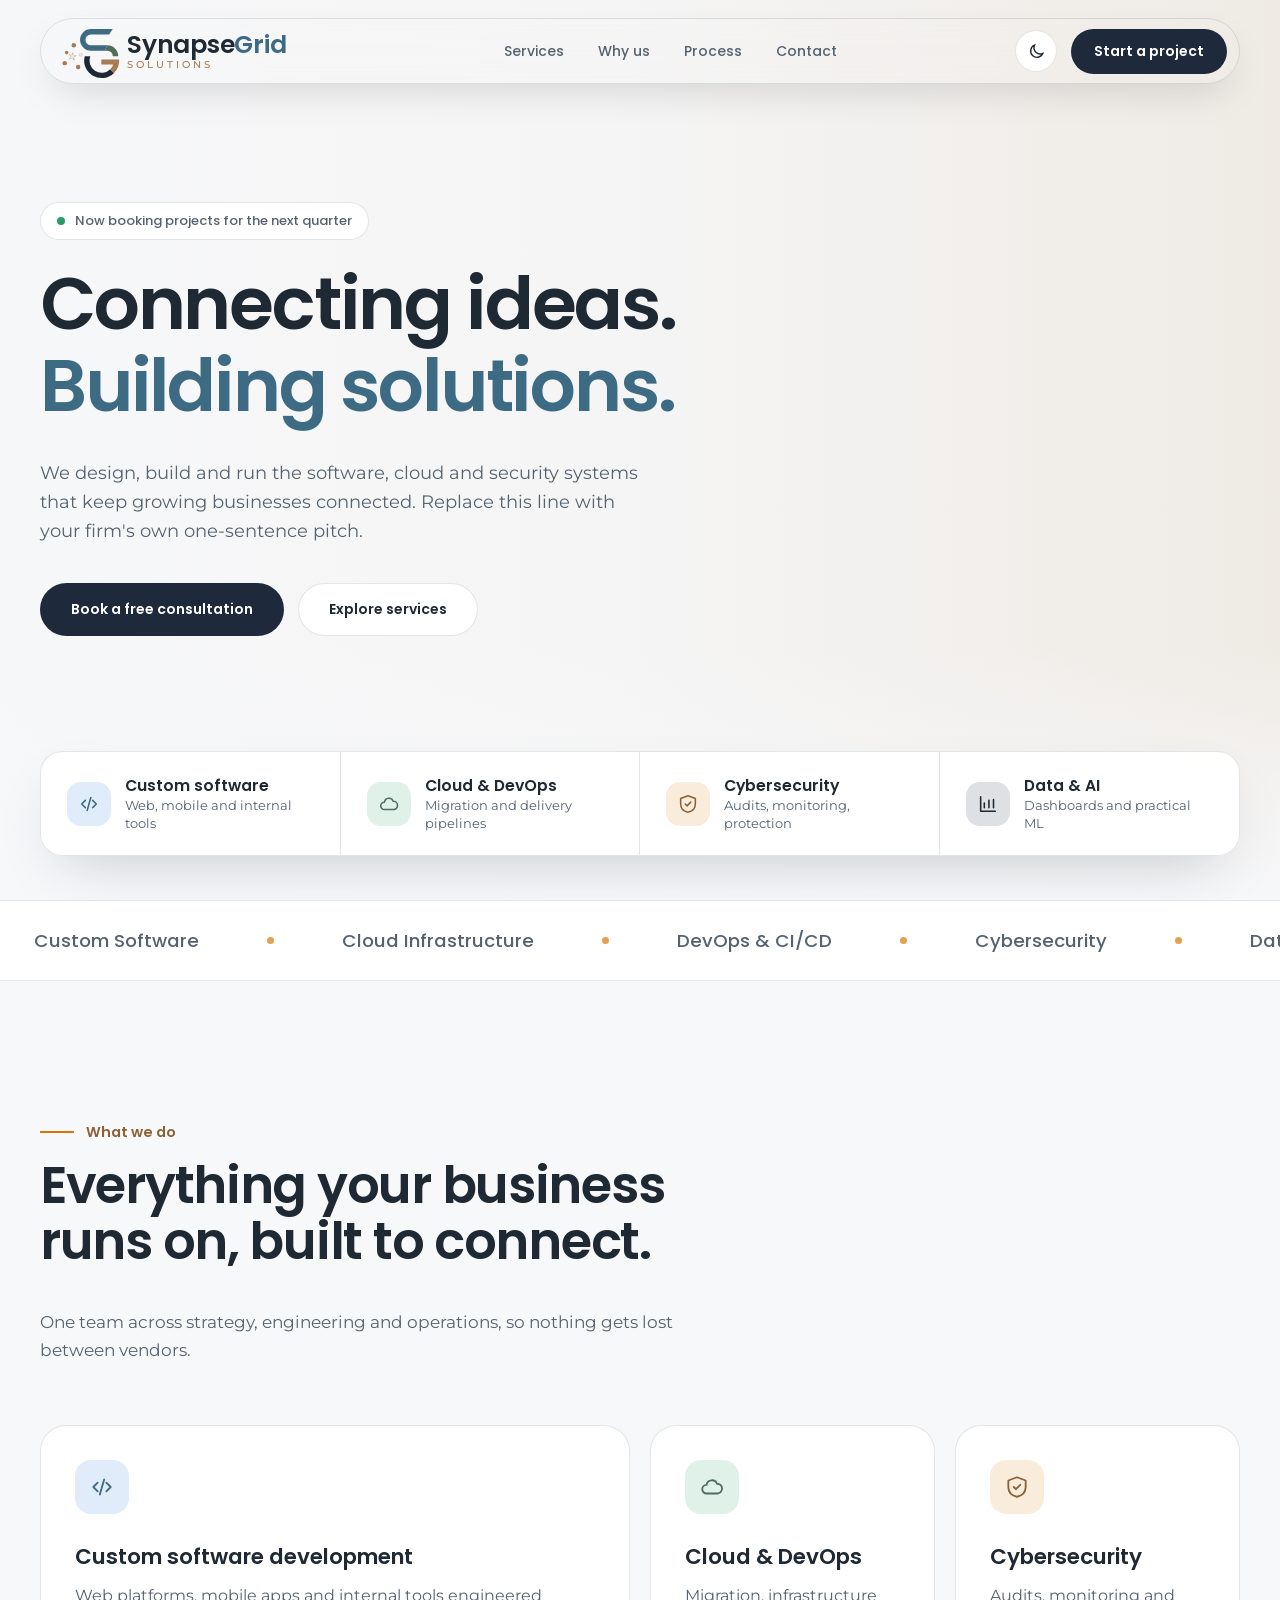
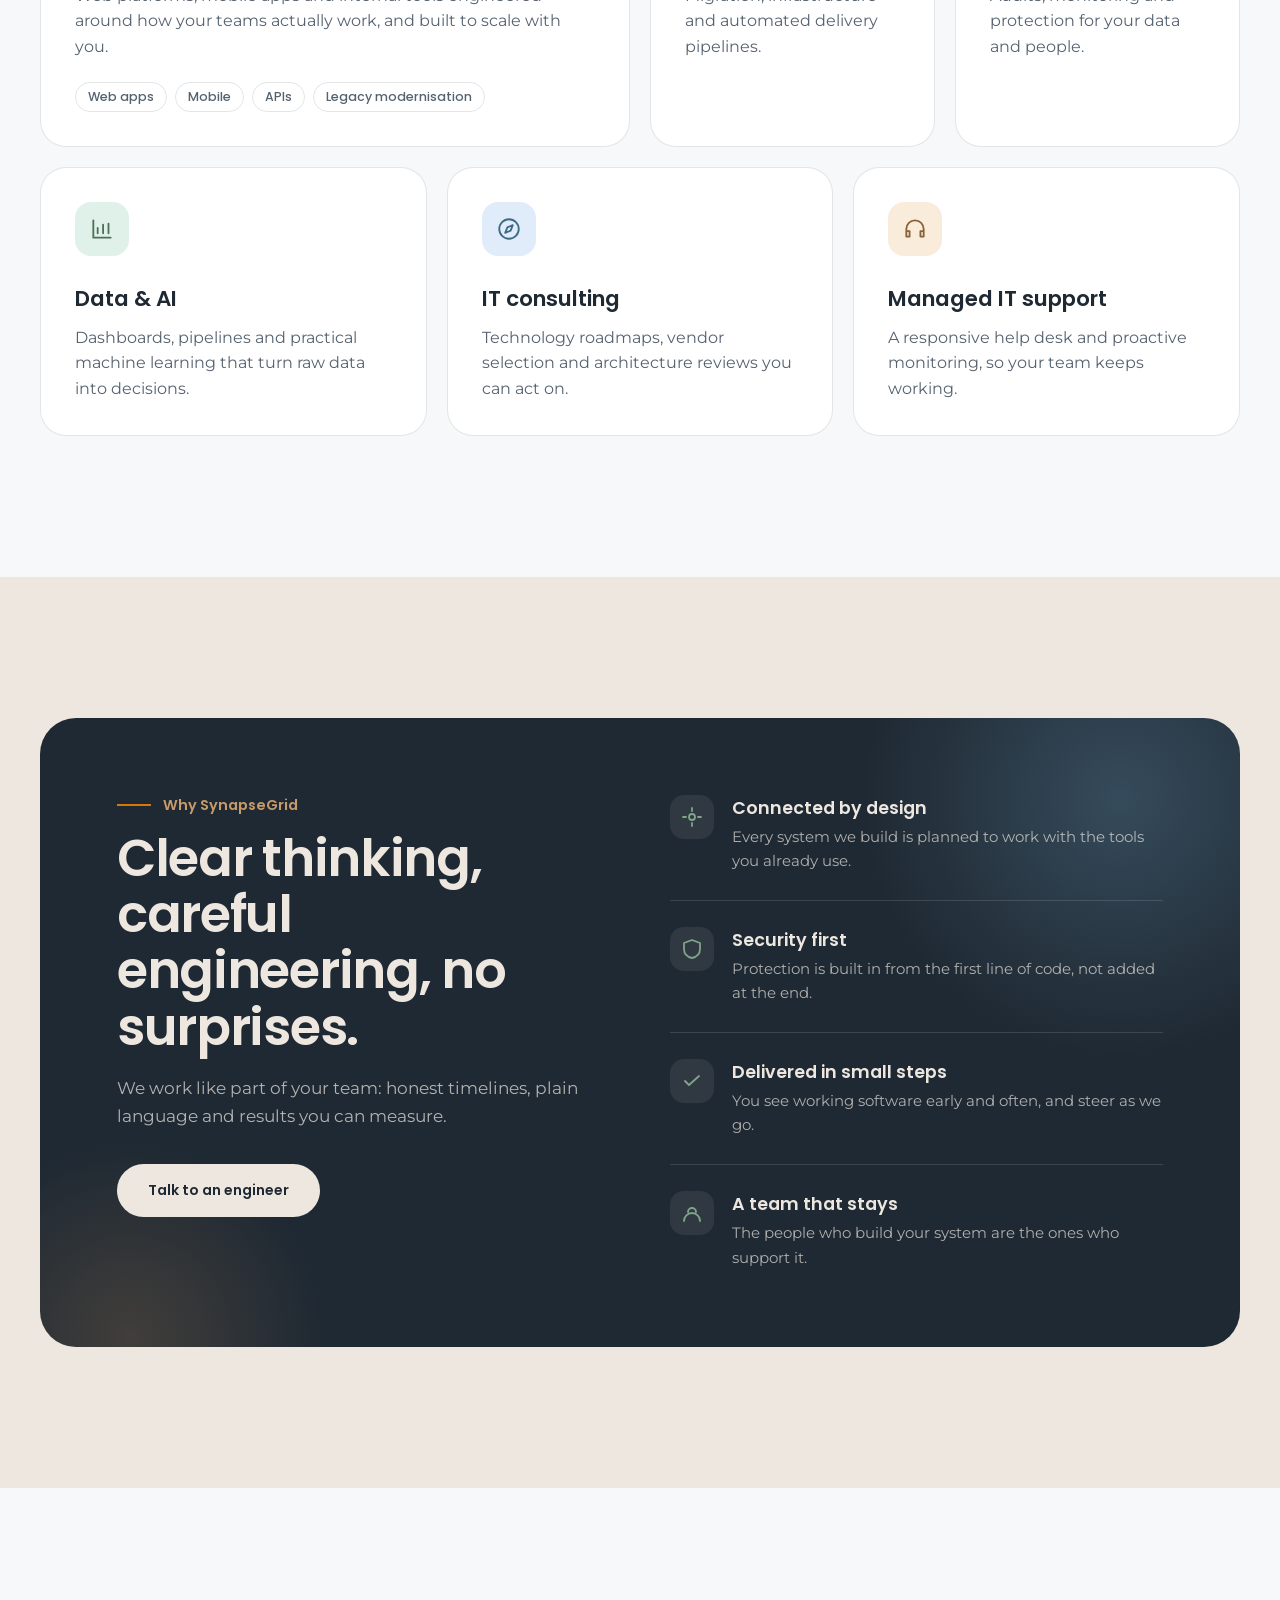
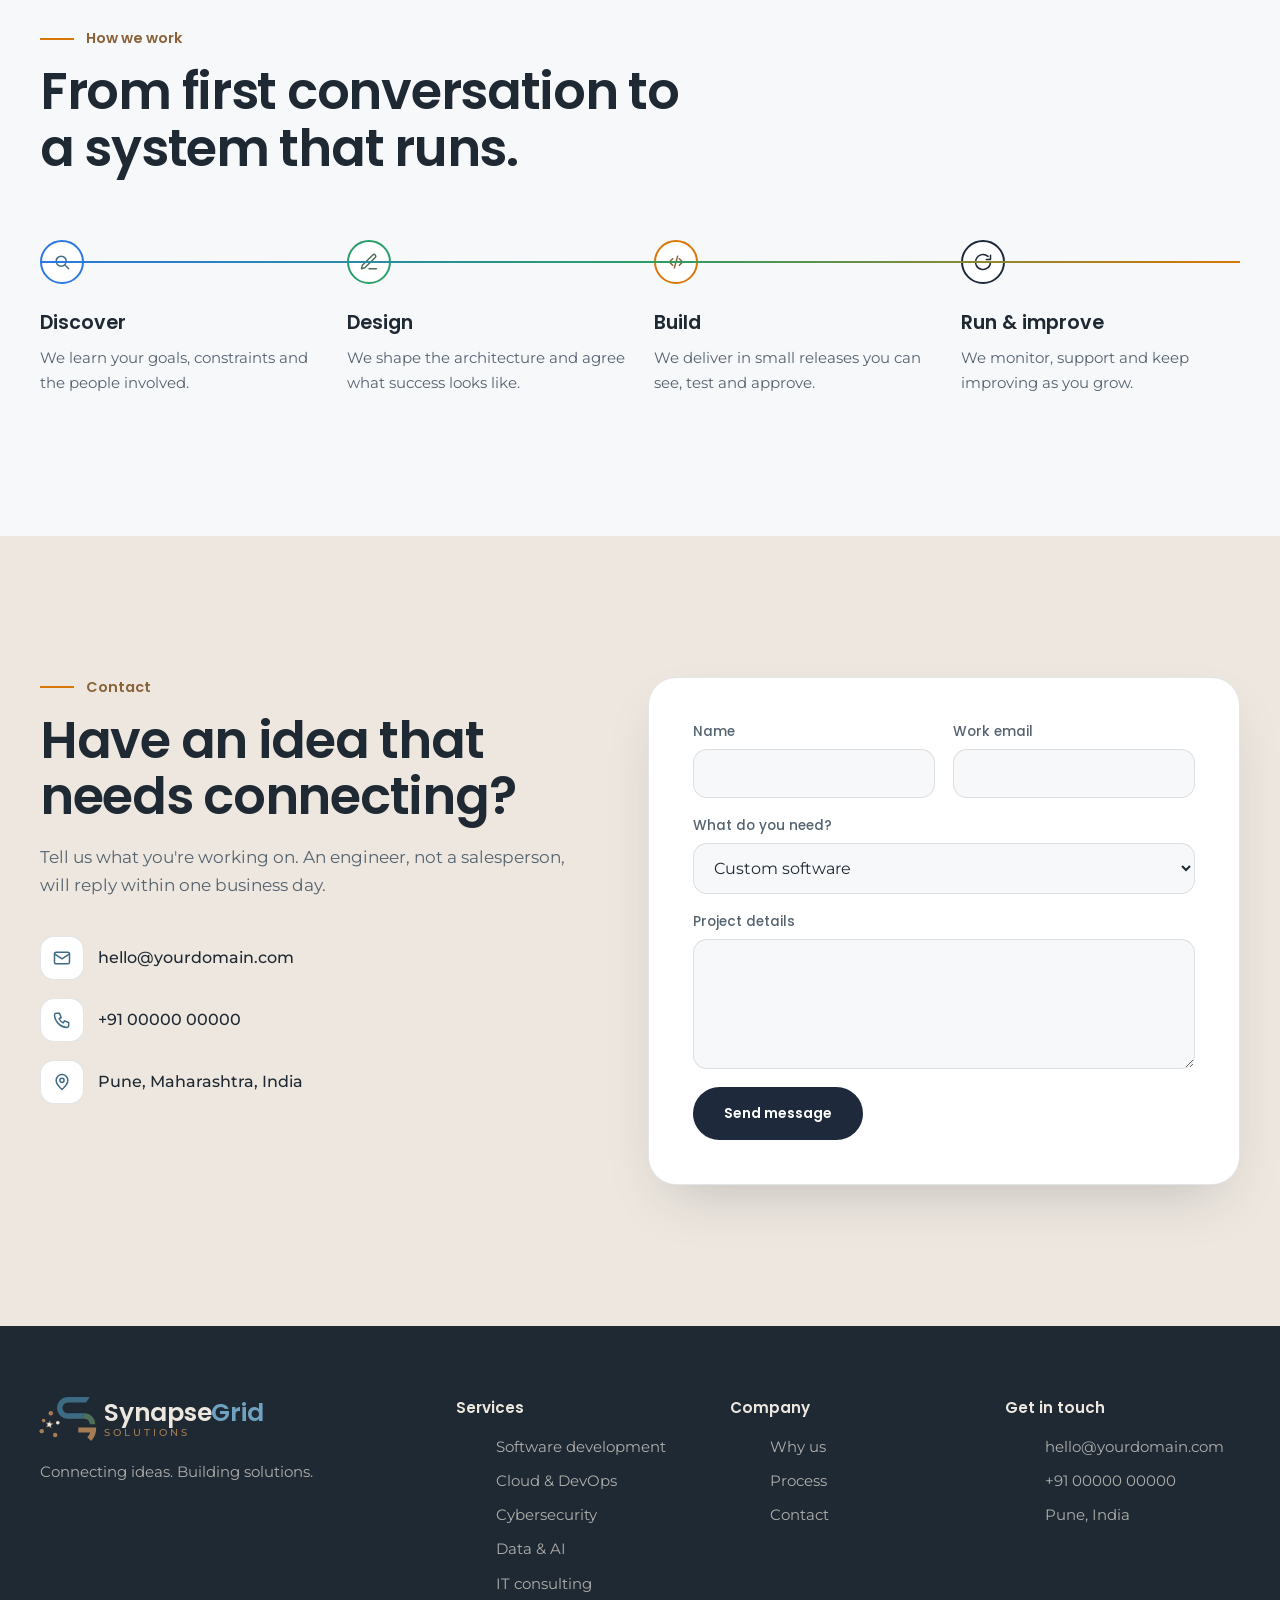
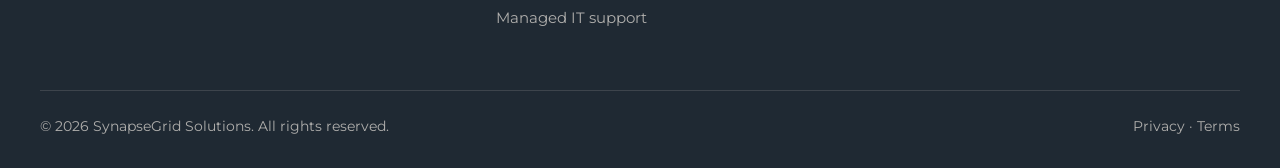
==== index.html @ 4ae605a7 "Add files via upload" ====
<!DOCTYPE html>
<html lang="en" data-theme="light">

<head>
    <meta charset="utf-8">
    <meta name="viewport" content="width=device-width, initial-scale=1">
    <title>SynapseGrid Solutions — Connecting ideas. Building solutions.</title>
    <link rel="icon" type="image/svg+xml" href="assets/synapsegrid-icon.svg">

    <script>
        try {
            if ('scrollRestoration' in history) history.scrollRestoration = 'manual';
            window.scrollTo(0, 0);
            var t = localStorage.getItem('sg_theme'); if (t) document.documentElement.dataset.theme = t;
            if (location.hash || sessionStorage.getItem('sg_intro') === '1' || localStorage.getItem('sg_intro') === '1') {
                document.addEventListener('DOMContentLoaded', function () {
                    document.body.classList.remove('locked');
                    document.body.classList.add('ready');
                });
            }
        } catch (e) { }
    </script>
    <link rel="preconnect" href="https://fonts.googleapis.com">
    <link rel="preconnect" href="https://fonts.gstatic.com" crossorigin>
    <link
        href="https://fonts.googleapis.com/css2?family=Montserrat:wght@400;500;600&family=Poppins:wght@400;500;600;700&display=swap"
        rel="stylesheet">
    <link rel="stylesheet" href="style.css">
</head>

<body class="locked">
    <div id="progress"></div>

    <div id="intro" aria-hidden="true">
        <div class="aurora"></div>
        <video id="introVideo" muted playsinline preload="auto"></video>
        <div id="scene">
            <div class="yr"><small id="yy"></small>
                <div id="yrbox"><span class="cur"></span></div>
            </div>
            <p class="yt" id="ytext"></p>
            <div class="vline" id="vline"><i class="mk"><svg viewBox="0 0 24 24">
                        <path d="M8 8l-4 4 4 4M16 8l4 4-4 4M14 5l-4 14" />
                    </svg><svg viewBox="0 0 24 24">
                        <path d="M7 18a4 4 0 010-8 5 5 0 019.6-1A4.5 4.5 0 0117 18z" />
                    </svg><svg viewBox="0 0 24 24">
                        <path d="M12 3l8 3v6c0 5-3.5 8-8 9-4.5-1-8-4-8-9V6z" />
                        <path d="M9 12l2 2 4-4" />
                    </svg><svg viewBox="0 0 24 24">
                        <rect x="7" y="7" width="10" height="10" rx="1.5" />
                        <path d="M10 3v4M14 3v4M10 17v4M14 17v4M3 10h4M3 14h4M17 10h4M17 14h4" />
                    </svg></i></div>
        </div>
    </div>
    <div class="tag" id="tag">CONNECTING IDEAS. BUILDING SOLUTIONS.</div>
    <button id="skip" type="button">Skip intro</button>
    <div id="flyLogo" class="lockup" aria-hidden="true"></div>

    <nav id="nav">
        <div class="wrap">
            <a href="#top" class="lockup hidden-brand" id="brand" aria-label="SynapseGrid Solutions home"></a>
            <ul id="menu">
                <li><a href="#services">Services</a></li>
                <li><a href="#why">Why us</a></li>
                <li><a href="#process">Process</a></li>
                <li><a href="#contact">Contact</a></li>
            </ul>
            <div class="nav-r">
                <button class="theme" id="theme" type="button" aria-label="Switch light or dark theme">
                    <svg class="i-moon" viewBox="0 0 24 24">
                        <path d="M20 14.5A8 8 0 019.5 4 8 8 0 1020 14.5z" />
                    </svg>
                    <svg class="i-sun" viewBox="0 0 24 24">
                        <circle cx="12" cy="12" r="4" />
                        <path
                            d="M12 2v2M12 20v2M4.9 4.9l1.4 1.4M17.7 17.7l1.4 1.4M2 12h2M20 12h2M4.9 19.1l1.4-1.4M17.7 6.3l1.4-1.4" />
                    </svg>
                </button>
                <a href="#contact" class="btn btn-primary">Start a project</a>
                <button class="burger" id="burger" aria-expanded="false" aria-controls="menu">Menu</button>
            </div>
        </div>
    </nav>

    <header class="hero" id="top">
        <!-- Clean Background Video (5-10s loop) - drop your video file at assets/hero.mp4 -->
        <video id="heroVideo" autoplay muted loop playsinline preload="auto">
            <source src="assets/174086-850404739.mp4" type="video/mp4">
        </video>
        <div class="wrap">
            <span class="pill rise" style="--d:.2s"><i></i>Now booking projects for the next quarter</span>
            <h1 id="h1"><span class="w" style="--i:0"><span>Connecting</span></span> <span class="w"
                    style="--i:1"><span>ideas.</span></span><br><span class="w g"
                    style="--i:2"><span>Building</span></span> <span class="w g"
                    style="--i:3"><span>solutions.</span></span></h1>
            <p class="sub rise" style="--d:.7s">We design, build and run the software, cloud and security systems that
                keep
                growing businesses connected. Replace this line with your firm's own one-sentence pitch.</p>
            <div class="actions rise" style="--d:.85s">
                <a href="#contact" class="btn btn-primary">Book a free consultation</a>
                <a href="#services" class="btn btn-ghost">Explore services</a>
            </div>
        </div>
        <div class="stats rise" style="--d:1.1s">
            <a class="qk" href="services/custom-software/"><svg viewBox="0 0 24 24">
                    <path d="M8 8l-4 4 4 4M16 8l4 4-4 4M14 5l-4 14" />
                </svg><b>Custom software</b><span>Web, mobile and internal tools</span></a>
            <a class="qk" href="services/cloud-devops/"><svg viewBox="0 0 24 24">
                    <path d="M7 18a4 4 0 010-8 5 5 0 019.6-1A4.5 4.5 0 0117 18z" />
                </svg><b>Cloud &amp; DevOps</b><span>Migration and delivery pipelines</span></a>
            <a class="qk" href="services/cybersecurity/"><svg viewBox="0 0 24 24">
                    <path d="M12 3l8 3v6c0 5-3.5 8-8 9-4.5-1-8-4-8-9V6z" />
                    <path d="M9 12l2 2 4-4" />
                </svg><b>Cybersecurity</b><span>Audits, monitoring, protection</span></a>
            <a class="qk" href="services/data-ai/"><svg viewBox="0 0 24 24">
                    <path d="M4 20V4M4 20h16M8 16v-5M13 16V8M18 16v-9" />
                </svg><b>Data &amp; AI</b><span>Dashboards and practical ML</span></a>
        </div>
    </header>

    <div class="marquee" aria-hidden="true">
        <div class="track" id="track"></div>
    </div>

    <section class="block" id="services">
        <div class="wrap">
            <div class="head rv">
                <div>
                    <div class="kicker">What we do</div>
                    <h2>Everything your business runs on, built to connect.</h2>
                </div>
                <p class="lead" style="margin:0">One team across strategy, engineering and operations, so nothing gets
                    lost
                    between vendors.</p>
            </div>
            <div class="bento">
                <a href="services/custom-software/" class="card s6 rv">
                    <div class="ico"><svg viewBox="0 0 24 24">
                            <path d="M8 8l-4 4 4 4M16 8l4 4-4 4M14 5l-4 14" />
                        </svg></div>
                    <h3>Custom software development</h3>
                    <p>Web platforms, mobile apps and internal tools engineered around how your teams actually work, and
                        built to
                        scale with you.</p>
                    <div class="tags"><em>Web apps</em><em>Mobile</em><em>APIs</em><em>Legacy modernisation</em></div>
                </a>
                <a href="services/cloud-devops/" class="card s3 rv">
                    <div class="ico"><svg viewBox="0 0 24 24">
                            <path d="M7 18a4 4 0 010-8 5 5 0 019.6-1A4.5 4.5 0 0117 18z" />
                        </svg></div>
                    <h3>Cloud &amp; DevOps</h3>
                    <p>Migration, infrastructure and automated delivery pipelines.</p>
                </a>
                <a href="services/cybersecurity/" class="card s3 rv">
                    <div class="ico"><svg viewBox="0 0 24 24">
                            <path d="M12 3l8 3v6c0 5-3.5 8-8 9-4.5-1-8-4-8-9V6z" />
                            <path d="M9 12l2 2 4-4" />
                        </svg></div>
                    <h3>Cybersecurity</h3>
                    <p>Audits, monitoring and protection for your data and people.</p>
                </a>
                <a href="services/data-ai/" class="card rv">
                    <div class="ico"><svg viewBox="0 0 24 24">
                            <path d="M4 20V4M4 20h16M8 16v-5M13 16V8M18 16v-9" />
                        </svg></div>
                    <h3>Data &amp; AI</h3>
                    <p>Dashboards, pipelines and practical machine learning that turn raw data into decisions.</p>
                </a>
                <a href="services/it-consulting/" class="card rv">
                    <div class="ico"><svg viewBox="0 0 24 24">
                            <circle cx="12" cy="12" r="9" />
                            <path d="M15.5 8.5l-2 5-5 2 2-5z" />
                        </svg></div>
                    <h3>IT consulting</h3>
                    <p>Technology roadmaps, vendor selection and architecture reviews you can act on.</p>
                </a>
                <a href="services/managed-it-support/" class="card rv">
                    <div class="ico"><svg viewBox="0 0 24 24">
                            <path d="M4 14v-2a8 8 0 0116 0v2M4 14h3v5H4zM17 14h3v5h-3z" />
                        </svg></div>
                    <h3>Managed IT support</h3>
                    <p>A responsive help desk and proactive monitoring, so your team keeps working.</p>
                </a>
            </div>
        </div>
    </section>

    <section class="block alt" id="why">
        <div class="wrap">
            <div class="dark-panel rv">
                <div>
                    <div class="kicker">Why SynapseGrid</div>
                    <h2>Clear thinking, careful engineering, no surprises.</h2>
                    <p class="lead">We work like part of your team: honest timelines, plain language and results you can
                        measure.
                    </p>
                    <div class="actions" style="margin-top:34px"><a href="#contact" class="btn"
                            style="background:#EDE7DF;color:#1F2933">Talk to an engineer</a></div>
                </div>
                <div class="why">
                    <div><svg viewBox="0 0 24 24">
                            <circle cx="12" cy="12" r="3" />
                            <path d="M12 3v3M12 18v3M3 12h3M18 12h3" />
                        </svg><span>
                            <h4>Connected by design</h4>
                            <p>Every system we build is planned to work with the tools you already use.</p>
                        </span></div>
                    <div><svg viewBox="0 0 24 24">
                            <path d="M12 3l8 3v6c0 5-3.5 8-8 9-4.5-1-8-4-8-9V6z" />
                        </svg><span>
                            <h4>Security first</h4>
                            <p>Protection is built in from the first line of code, not added at the end.</p>
                        </span></div>
                    <div><svg viewBox="0 0 24 24">
                            <path d="M5 12l4 4L19 7" />
                        </svg><span>
                            <h4>Delivered in small steps</h4>
                            <p>You see working software early and often, and steer as we go.</p>
                        </span></div>
                    <div><svg viewBox="0 0 24 24">
                            <path d="M16 11a4 4 0 10-8 0M4 20a8 8 0 0116 0" />
                        </svg><span>
                            <h4>A team that stays</h4>
                            <p>The people who build your system are the ones who support it.</p>
                        </span></div>
                </div>
            </div>
        </div>
    </section>

    <section class="block" id="process">
        <div class="wrap">
            <div class="kicker rv">How we work</div>
            <h2 class="rv">From first conversation to a system that runs.</h2>
            <div class="steps rv" id="steps">
                <div class="step"><b><svg viewBox="0 0 24 24">
                            <circle cx="11" cy="11" r="6" />
                            <path d="M20 20l-4.5-4.5" />
                        </svg></b>
                    <h3>Discover</h3>
                    <p>We learn your goals, constraints and the people involved.</p>
                </div>
                <div class="step"><b><svg viewBox="0 0 24 24">
                            <path d="M12 20h9M16.5 3.5a2.1 2.1 0 013 3L7 19l-4 1 1-4z" />
                        </svg></b>
                    <h3>Design</h3>
                    <p>We shape the architecture and agree what success looks like.</p>
                </div>
                <div class="step"><b><svg viewBox="0 0 24 24">
                            <path d="M8 8l-4 4 4 4M16 8l4 4-4 4M14 5l-4 14" />
                        </svg></b>
                    <h3>Build</h3>
                    <p>We deliver in small releases you can see, test and approve.</p>
                </div>
                <div class="step"><b><svg viewBox="0 0 24 24">
                            <path d="M21 12a9 9 0 11-3-6.7M21 4v5h-5" />
                        </svg></b>
                    <h3>Run &amp; improve</h3>
                    <p>We monitor, support and keep improving as you grow.</p>
                </div>
            </div>
        </div>
    </section>

    <section class="block alt" id="contact">
        <div class="wrap contact">
            <div class="rv">
                <div class="kicker">Contact</div>
                <h2>Have an idea that needs connecting?</h2>
                <p class="lead">Tell us what you're working on. An engineer, not a salesperson, will reply within one
                    business
                    day.</p>
                <div class="info">
                    <a href="mailto:hello@yourdomain.com"><svg viewBox="0 0 24 24">
                            <rect x="3" y="5" width="18" height="14" rx="2" />
                            <path d="M3 7l9 6 9-6" />
                        </svg>hello@yourdomain.com</a>
                    <a href="tel:+910000000000"><svg viewBox="0 0 24 24">
                            <path
                                d="M5 4h4l2 5-2.5 1.5a11 11 0 005 5L15 13l5 2v4a2 2 0 01-2 2A16 16 0 013 6a2 2 0 012-2z" />
                        </svg>+91 00000 00000</a>
                    <span><svg viewBox="0 0 24 24">
                            <path d="M12 21s7-6 7-11a7 7 0 10-14 0c0 5 7 11 7 11z" />
                            <circle cx="12" cy="10" r="2.5" />
                        </svg>Pune, Maharashtra, India</span>
                </div>
            </div>
            <form id="form" class="rv">
                <label>Name<input name="name" required autocomplete="name"></label>
                <label>Work email<input type="email" name="email" required autocomplete="email"></label>
                <label class="full">What do you need?<select name="topic">
                        <option>Custom software</option>
                        <option>Cloud &amp; DevOps</option>
                        <option>Cybersecurity</option>
                        <option>Data &amp; AI</option>
                        <option>IT consulting</option>
                        <option>Managed IT support</option>
                    </select></label>
                <label class="full">Project details<textarea name="msg" required></textarea></label>
                <div class="full actions" style="align-items:center"><button class="btn btn-primary" type="submit">Send
                        message</button><span id="fmsg" role="status"></span></div>
            </form>
        </div>
    </section>

    <footer>
        <div class="wrap">
            <div class="fgrid">
                <div>
                    <div class="lockup" id="flogo"></div>
                    <p>Connecting ideas. Building solutions.</p>
                </div>
                <div>
                    <h5>Services</h5>
                    <ul>
                        <li><a href="services/custom-software/">Software development</a></li>
                        <li><a href="services/cloud-devops/">Cloud &amp; DevOps</a></li>
                        <li><a href="services/cybersecurity/">Cybersecurity</a></li>
                        <li><a href="services/data-ai/">Data &amp; AI</a></li>
                        <li><a href="services/it-consulting/">IT consulting</a></li>
                        <li><a href="services/managed-it-support/">Managed IT support</a></li>
                    </ul>
                </div>
                <div>
                    <h5>Company</h5>
                    <ul>
                        <li><a href="#why">Why us</a></li>
                        <li><a href="#process">Process</a></li>
                        <li><a href="#contact">Contact</a></li>
                    </ul>
                </div>
                <div>
                    <h5>Get in touch</h5>
                    <ul>
                        <li>hello@yourdomain.com</li>
                        <li>+91 00000 00000</li>
                        <li>Pune, India</li>
                    </ul>
                </div>
            </div>
            <div class="legal"><span>© <span id="yr"></span> SynapseGrid Solutions. All rights
                    reserved.</span><span>Privacy ·
                    Terms</span></div>
        </div>
    </footer>
    <script src="script.js" defer></script>
</body>

</html>
---- style.css ----
:root {
            --blue: #2B78E4;
            --green: #289E68;
            --brown: #D97706;
            --ink: #1E293B;
            --beige: #F5EFEB;
            --head: 'Poppins', system-ui, sans-serif;
            --body: 'Montserrat', system-ui, sans-serif;
            --nav-h: 78px
        }

        [data-theme=light] {
            --bg: #F7F8FA;
            --surface: #fff;
            --alt: #EDE7DF;
            --text: #1F2933;
            --muted: #556270;
            --line: rgba(31, 41, 51, .12);
            --bt: #3E6B84;
            --gt: #4F6F5A;
            --rt: #8A6238;
            --l-dark: #1F2933;
            --l-blue: #3E6B84;
            --l-green: #4F6F5A;
            --l-brown: #A67C52;
            --wash: linear-gradient(90deg, rgba(247, 248, 250, .97) 0%, rgba(247, 248, 250, .82) 48%, rgba(247, 248, 250, .2) 100%), linear-gradient(0deg, rgba(247, 248, 250, 1) 0%, transparent 28%);
            --intro-bg: radial-gradient(circle at 50% 45%, #fff 0%, #EDE7DF 100%);
            --shadow: 0 24px 60px -24px rgba(31, 41, 51, .25);
            --net: 62, 107, 132
        }

        [data-theme=dark] {
            --bg: #121920;
            --surface: #1b252e;
            --alt: #172028;
            --text: #EDE7DF;
            --muted: rgba(237, 231, 223, .7);
            --line: rgba(237, 231, 223, .14);
            --bt: #6FA2C2;
            --gt: #7FA48B;
            --rt: #C79A6B;
            --l-dark: #EDE7DF;
            --l-blue: #6FA2C2;
            --l-green: #7FA48B;
            --l-brown: #A67C52;
            --wash: linear-gradient(90deg, rgba(18, 25, 32, .92) 0%, rgba(18, 25, 32, .6) 55%, rgba(18, 25, 32, .25) 100%), linear-gradient(0deg, rgba(18, 25, 32, 1) 0%, transparent 28%);
            --intro-bg: radial-gradient(circle at 50% 45%, #1d2832 0%, #10161c 75%);
            --shadow: 0 24px 60px -24px rgba(0, 0, 0, .6);
            --net: 111, 162, 194
        }

        * {
            box-sizing: border-box;
            margin: 0
        }

        html {
      scroll-behavior: smooth;
      scroll-padding-top: var(--nav-h);
      overflow-y: scroll;
    }

        body {
            font-family: var(--body);
            background: var(--bg);
            color: var(--text);
            line-height: 1.65;
            -webkit-font-smoothing: antialiased;
            transition: background .4s, color .4s
        }

        body.locked {
            overflow: hidden
        }

        a {
            color: inherit;
            text-decoration: none
        }

        :focus-visible {
            outline: 2px solid var(--brown);
            outline-offset: 3px
        }

        .wrap {
            width: min(1200px, 100% - 48px);
            margin-inline: auto
        }

        #progress {
            position: fixed;
            top: 0;
            left: 0;
            height: 3px;
            width: 0;
            z-index: 120;
            background: linear-gradient(90deg, var(--blue), var(--green), var(--brown))
        }

        /* logo */
        .lockup {
            display: flex;
            align-items: center;
            gap: 7px;
            white-space: nowrap
        }

        .lockup svg {
            height: 46px;
            width: auto;
            overflow: visible
        }

        .lockup .word {
            display: block;
            font: 600 25px/1 var(--head);
            letter-spacing: -.01em;
            color: var(--l-dark)
        }

        .lockup .word b {
            font-weight: 600;
            color: var(--l-blue)
        }

        .lockup .sub {
            display: block;
            margin-top: 3px;
            font: 500 9.5px/1 var(--body);
            letter-spacing: .32em;
            color: var(--l-brown)
        }

        .c-blue {
            fill: var(--l-blue)
        }

        .c-green {
            fill: var(--l-green)
        }

        .c-dark {
            fill: var(--l-dark)
        }

        .c-brown {
            fill: var(--l-brown)
        }

        .c-line {
            stroke: var(--l-brown)
        }

        .c-hub {
            fill: #EDE7DF;
            stroke: var(--l-brown);
            stroke-opacity: .7;
            stroke-width: 3
        }

        /* nav - floating pill capsule */
        nav {
            position: fixed;
            top: 18px;
            left: 50%;
            transform: translateX(-50%);
            width: min(1200px, calc(100% - 40px));
            height: 66px;
            z-index: 50;
            display: flex;
            align-items: center;
            padding: 0 12px 0 22px;
            border-radius: 9999px;
            background: color-mix(in srgb, var(--surface) 0%, transparent);
            backdrop-filter: blur(24px);
            -webkit-backdrop-filter: blur(24px);
            border: 1px solid var(--line);
            box-shadow: 0 16px 40px -12px rgba(0, 0, 0, .15);
            transition: background .4s, box-shadow .4s, border-color .4s, top .3s
        }

        nav.solid {
            background: var(--surface);
            box-shadow: 0 20px 48px -10px rgba(0, 0, 0, .22);
            border-color: color-mix(in srgb, var(--line) 160%, transparent)
        }

        nav .wrap {
            width: 100%;
            margin: 0;
            display: flex;
            align-items: center;
            justify-content: space-between;
            gap: 20px
        }

        nav ul {
            display: flex;
            gap: 34px;
            list-style: none;
            font: 500 14px var(--head)
        }

        nav ul a {
            color: var(--muted);
            transition: color .2s;
            position: relative
        }

        nav ul a:hover {
            color: var(--text)
        }

        nav ul a::after {
            content: "";
            position: absolute;
            left: 0;
            bottom: -6px;
            height: 2px;
            width: 0;
            background: var(--brown);
            transition: width .3s
        }

        nav ul a:hover::after {
            width: 100%
        }

        .nav-r {
            display: flex;
            align-items: center;
            gap: 14px
        }

        .theme {
            width: 42px;
            height: 42px;
            border-radius: 50%;
            border: 1px solid var(--line);
            background: var(--surface);
            color: var(--text);
            cursor: pointer;
            display: grid;
            place-items: center;
            transition: transform .3s
        }

        .theme:hover {
            transform: rotate(25deg)
        }

        .theme svg {
            width: 19px;
            height: 19px;
            fill: none;
            stroke: currentColor;
            stroke-width: 1.8;
            stroke-linecap: round
        }

        [data-theme=light] .i-sun {
            display: none
        }

        [data-theme=dark] .i-moon {
            display: none
        }

        .btn {
            display: inline-block;
            padding: 15px 30px;
            border-radius: 999px;
            font: 600 14px var(--head);
            border: 1.5px solid transparent;
            cursor: pointer;
            transition: transform .25s, background .25s, box-shadow .25s
        }

        .btn-primary {
            background: var(--ink);
            color: #fff
        }

        [data-theme=dark] .btn-primary {
            background: var(--brown)
        }

        .btn-primary:hover {
            transform: translateY(-3px);
            box-shadow: 0 14px 28px -10px rgba(31, 41, 51, .5);
            background: var(--blue)
        }

        .btn-ghost {
            border-color: var(--line);
            background: var(--surface)
        }

        .btn-ghost:hover {
            border-color: var(--text);
            transform: translateY(-3px)
        }

        nav .btn {
            padding: 11px 22px
        }

        .hidden-brand {
            visibility: hidden
        }

        .burger {
            display: none;
            background: none;
            border: 0;
            color: inherit;
            font: 600 14px var(--head);
            cursor: pointer
        }

        /* hero */
        .hero {
            position: relative;
            min-height: 100svh;
            display: flex;
            align-items: center;
            overflow: hidden;
            background: var(--alt)
        }

        .hero video {
            position: absolute;
            inset: 0;
            width: 100%;
            height: 100%;
            object-fit: cover;
            z-index: 0
        }

        .hero::after {
            content: "";
            position: absolute;
            inset: 0;
            background: var(--wash);
            pointer-events: none;
            z-index: 1
        }

        .hero .wrap {
            position: relative;
            z-index: 2;
            padding: calc(var(--nav-h) + 30px) 0 170px
        }

        .pill {
            display: inline-flex;
            align-items: center;
            gap: 10px;
            padding: 8px 16px;
            border: 1px solid var(--line);
            border-radius: 999px;
            background: color-mix(in srgb, var(--surface) 92%, transparent);
            backdrop-filter: blur(8px);
            font: 500 13px var(--head);
            color: var(--muted)
        }

        .pill i {
            width: 8px;
            height: 8px;
            border-radius: 50%;
            background: var(--green);
            box-shadow: 0 0 0 0 rgba(79, 111, 90, .6);
            animation: pulse 2s infinite
        }

        @keyframes pulse {
            70% {
                box-shadow: 0 0 0 10px rgba(79, 111, 90, 0)
            }

            100% {
                box-shadow: 0 0 0 0 rgba(79, 111, 90, 0)
            }
        }

        .hero h1 {
            font: 600 clamp(2.5rem, 5.7vw, 5.1rem)/1.05 var(--head);
            letter-spacing: -.03em;
            max-width: none;
            margin: 26px 0 0
        }

        .hero h1 .w {
            display: inline-block;
            overflow: hidden;
            vertical-align: top;
            padding-bottom: .2em;
            margin-bottom: -.12em
        }

        .hero h1 .w span {
            display: inline-block;
            transform: translateY(110%);
            padding-bottom: .2em;
            margin-bottom: -.2em
        }

        .hero h1 .g span {
            color: var(--l-blue);
            background: none;
            -webkit-background-clip: unset;
            background-clip: unset
        }

        .ready .hero h1 .w span {
            transform: none;
            transition: transform 1s cubic-bezier(.2, .8, .2, 1);
            transition-delay: calc(var(--i)*.09s + .1s)
        }

        .hero p.sub {
            max-width: 50ch;
            margin: 28px 0 38px;
            font-size: 1.1rem;
            color: var(--muted)
        }

        .rise {
            opacity: 0;
            transform: translateY(24px)
        }

        .ready .rise {
            opacity: 1;
            transform: none;
            transition: opacity .9s ease, transform .9s cubic-bezier(.2, .7, .2, 1);
            transition-delay: var(--d, .6s)
        }

        .actions {
            display: flex;
            gap: 14px;
            flex-wrap: wrap
        }

        .stats {
            position: absolute;
            z-index: 3;
            left: 0;
            right: 0;
            margin-inline: auto;
            bottom: 44px;
            width: min(1200px, 100% - 48px);
            display: grid;
            grid-template-columns: repeat(4, 1fr);
            background: color-mix(in srgb, var(--surface) 94%, transparent);
            backdrop-filter: blur(18px);
            border: 1px solid var(--line);
            border-radius: 22px;
            box-shadow: var(--shadow)
        }

        .ch {
            display: inline-block;
            font-style: normal
        }

        .stats {
            overflow: hidden
        }

        .qk {
            display: grid;
            grid-template-columns: 44px 1fr;
            column-gap: 14px;
            align-items: center;
            padding: 22px 26px;
            border-right: 1px solid var(--line);
            transition: background .25s;
            --c: var(--blue);
            --ct: var(--bt)
        }

        .qk:last-child {
            border: 0
        }

        .qk:hover {
            background: color-mix(in srgb, var(--c) 8%, transparent)
        }

        .qk:nth-child(2) {
            --c: var(--green);
            --ct: var(--gt)
        }

        .qk:nth-child(3) {
            --c: var(--brown);
            --ct: var(--rt)
        }

        .qk:nth-child(4) {
            --c: var(--ink);
            --ct: var(--text)
        }

        .qk svg {
            grid-row: 1/3;
            width: 44px;
            height: 44px;
            padding: 11px;
            border-radius: 14px;
            background: color-mix(in srgb, var(--c) 14%, transparent);
            color: var(--ct);
            fill: none;
            stroke: currentColor;
            stroke-width: 1.7;
            stroke-linecap: round;
            stroke-linejoin: round
        }

        .qk b {
            font: 600 .98rem var(--head)
        }

        .qk span {
            font-size: .8rem;
            color: var(--muted);
            line-height: 1.4
        }

        .step b svg {
            width: 20px;
            height: 20px;
            fill: none;
            stroke: currentColor;
            stroke-width: 1.8;
            stroke-linecap: round;
            stroke-linejoin: round
        }

        /* sections */
        section.block {
            padding: clamp(80px, 11vw, 150px) 0
        }

        .kicker {
            font: 600 .9rem var(--head);
            color: var(--rt);
            margin-bottom: 14px;
            display: flex;
            align-items: center;
            gap: 12px
        }

        .kicker::before {
            content: "";
            width: 34px;
            height: 2px;
            background: var(--brown)
        }

        h2 {
            font: 600 clamp(2rem, 4vw, 3.2rem)/1.1 var(--head);
            letter-spacing: -.025em;
            max-width: 19ch
        }

        .lead {
            max-width: 58ch;
            margin-top: 20px;
            color: var(--muted);
            font-size: 1.05rem
        }

        .head {
            display: flex;
            justify-content: space-between;
            align-items: flex-end;
            gap: 40px;
            flex-wrap: wrap
        }

        .marquee {
            border-block: 1px solid var(--line);
            background: var(--surface);
            overflow: hidden;
            padding: 26px 0
        }

        .track {
            display: flex;
            width: max-content;
            animation: scroll 40s linear infinite
        }

        .track span {
            font: 500 1.15rem var(--head);
            color: var(--muted);
            padding: 0 34px;
            display: flex;
            align-items: center;
            gap: 68px
        }

        .track span::after {
            content: "";
            width: 7px;
            height: 7px;
            border-radius: 50%;
            background: var(--brown);
            opacity: .7
        }

        .marquee:hover .track {
            animation-play-state: paused
        }

        @keyframes scroll {
            to {
                transform: translateX(-50%)
            }
        }

        .bento {
            display: grid;
            grid-template-columns: repeat(12, 1fr);
            gap: 20px;
            margin-top: 60px
        }

        .card {
            --a: var(--blue);
            --at: var(--bt);
            position: relative;
            grid-column: span 4;
            padding: 34px;
            background: var(--surface);
            border: 1px solid var(--line);
            border-radius: 26px;
            overflow: hidden;
            transition: transform .35s, box-shadow .35s, border-color .35s
        }

        .card:nth-child(2n) {
            --a: var(--green);
            --at: var(--gt)
        }

        .card:nth-child(3n) {
            --a: var(--brown);
            --at: var(--rt)
        }

        .card.s6 {
            grid-column: span 6
        }

        .card.s3 {
            grid-column: span 3
        }

        .card::before {
            content: "";
            position: absolute;
            inset: 0;
            background: radial-gradient(420px circle at var(--mx, 50%) var(--my, 0%), color-mix(in srgb, var(--a) 16%, transparent), transparent 60%);
            opacity: 0;
            transition: opacity .3s
        }

        .card:hover {
            transform: translateY(-6px);
            box-shadow: var(--shadow);
            border-color: color-mix(in srgb, var(--a) 50%, var(--line))
        }

        .card:hover::before {
            opacity: 1
        }

        .card>* {
            position: relative
        }

        .ico {
            width: 54px;
            height: 54px;
            border-radius: 16px;
            display: grid;
            place-items: center;
            background: color-mix(in srgb, var(--a) 14%, transparent);
            color: var(--at);
            margin-bottom: 26px
        }

        .ico svg {
            width: 26px;
            height: 26px;
            fill: none;
            stroke: currentColor;
            stroke-width: 1.7;
            stroke-linecap: round;
            stroke-linejoin: round
        }

        .card h3 {
            font: 600 1.35rem var(--head);
            margin-bottom: 10px
        }

        .card p {
            color: var(--muted);
            font-size: .97rem
        }

        .tags {
            display: flex;
            flex-wrap: wrap;
            gap: 8px;
            margin-top: 22px
        }

        .tags em {
            font: 500 .78rem var(--head);
            font-style: normal;
            padding: 5px 12px;
            border-radius: 999px;
            border: 1px solid var(--line);
            color: var(--muted)
        }

        .dark-panel {
            background: #1F2933;
            color: #EDE7DF;
            border-radius: 36px;
            padding: clamp(40px, 6vw, 84px);
            display: grid;
            grid-template-columns: 1fr 1fr;
            gap: 60px;
            position: relative;
            overflow: hidden
        }

        .dark-panel::before {
            content: "";
            position: absolute;
            width: 560px;
            height: 560px;
            right: -160px;
            top: -200px;
            background: radial-gradient(circle, rgba(111, 162, 194, .28), transparent 65%)
        }

        .dark-panel::after {
            content: "";
            position: absolute;
            width: 420px;
            height: 420px;
            left: -120px;
            bottom: -200px;
            background: radial-gradient(circle, rgba(166, 124, 82, .25), transparent 65%)
        }

        .dark-panel>* {
            position: relative;
            z-index: 1
        }

        .dark-panel .kicker {
            color: #C79A6B
        }

        .dark-panel .lead {
            color: rgba(237, 231, 223, .72)
        }

        .why {
            display: grid;
            gap: 26px;
            align-content: center
        }

        .why div {
            display: grid;
            grid-template-columns: 44px 1fr;
            gap: 18px;
            padding-bottom: 26px;
            border-bottom: 1px solid rgba(237, 231, 223, .14)
        }

        .why div:last-child {
            border: 0;
            padding: 0
        }

        .why svg {
            width: 44px;
            height: 44px;
            padding: 10px;
            border-radius: 14px;
            background: rgba(237, 231, 223, .08);
            fill: none;
            stroke: #7FA48B;
            stroke-width: 1.8;
            stroke-linecap: round;
            stroke-linejoin: round
        }

        .why h4 {
            font: 600 1.1rem var(--head);
            margin-bottom: 4px
        }

        .why p {
            font-size: .93rem;
            color: rgba(237, 231, 223, .7)
        }

        .steps {
            display: grid;
            grid-template-columns: repeat(4, 1fr);
            gap: 28px;
            margin-top: 64px;
            position: relative
        }

        .steps::before {
            content: "";
            position: absolute;
            top: 21px;
            left: 0;
            height: 2px;
            width: calc(var(--p, 0)*100%);
            background: linear-gradient(90deg, var(--blue), var(--green), var(--brown));
            transition: width 1.6s cubic-bezier(.3, .7, .2, 1)
        }

        .steps::after {
            content: "";
            position: absolute;
            top: 21px;
            left: 0;
            right: 0;
            height: 2px;
            background: var(--line);
            z-index: -1
        }

        .step b {
            display: grid;
            place-items: center;
            width: 44px;
            height: 44px;
            border-radius: 50%;
            background: var(--surface);
            border: 2px solid var(--a, var(--blue));
            font: 600 .95rem var(--head);
            color: var(--at, var(--bt));
            margin-bottom: 24px
        }

        .step:nth-child(2) {
            --a: var(--green);
            --at: var(--gt)
        }

        .step:nth-child(3) {
            --a: var(--brown);
            --at: var(--rt)
        }

        .step:nth-child(4) {
            --a: var(--ink);
            --at: var(--text)
        }

        .step h3 {
            font: 600 1.2rem var(--head);
            margin-bottom: 8px
        }

        .step p {
            font-size: .95rem;
            color: var(--muted)
        }

        .alt {
            background: var(--alt)
        }

        .contact {
            display: grid;
            grid-template-columns: 1fr 1.1fr;
            gap: 70px;
            align-items: start
        }

        .info {
            margin-top: 36px;
            display: grid;
            gap: 18px
        }

        .info a,
        .info span {
            display: flex;
            align-items: center;
            gap: 14px;
            font-weight: 500
        }

        .info svg {
            width: 44px;
            height: 44px;
            padding: 11px;
            border-radius: 14px;
            background: var(--surface);
            border: 1px solid var(--line);
            fill: none;
            stroke: var(--bt);
            stroke-width: 1.8;
            stroke-linecap: round;
            stroke-linejoin: round
        }

        form {
            background: var(--surface);
            border: 1px solid var(--line);
            border-radius: 28px;
            padding: clamp(26px, 4vw, 44px);
            box-shadow: var(--shadow);
            display: grid;
            grid-template-columns: 1fr 1fr;
            gap: 18px
        }

        form .full {
            grid-column: 1/-1
        }

        label {
            display: grid;
            gap: 7px;
            font: 500 .85rem var(--head);
            color: var(--muted)
        }

        input,
        select,
        textarea {
            font: 400 .98rem var(--body);
            padding: 14px 16px;
            border-radius: 14px;
            border: 1.5px solid var(--line);
            background: var(--bg);
            color: var(--text);
            transition: border-color .2s, box-shadow .2s;
            width: 100%
        }

        input:focus,
        select:focus,
        textarea:focus {
            outline: 0;
            border-color: var(--blue);
            box-shadow: 0 0 0 4px color-mix(in srgb, var(--blue) 18%, transparent)
        }

        textarea {
            min-height: 130px;
            resize: vertical
        }

        #fmsg {
            font: 500 .9rem var(--head);
            color: var(--gt);
            min-height: 1.4em
        }

        footer {
            background: #1F2933;
            color: rgba(237, 231, 223, .7);
            padding: 70px 0 30px
        }

        .fgrid {
            display: grid;
            grid-template-columns: 1.6fr 1fr 1fr 1fr;
            gap: 40px
        }

        footer .lockup .word {
            color: #EDE7DF
        }

        footer .lockup .word b {
            color: #6FA2C2
        }

        footer h5 {
            font: 600 .95rem var(--head);
            color: #EDE7DF;
            margin-bottom: 16px
        }

        footer li {
            list-style: none;
            margin-bottom: 10px;
            font-size: .92rem
        }

        footer li a:hover {
            color: #fff
        }

        footer p {
            margin-top: 18px;
            font-size: .92rem;
            max-width: 34ch
        }

        .legal {
            margin-top: 50px;
            padding-top: 24px;
            border-top: 1px solid rgba(237, 231, 223, .14);
            display: flex;
            justify-content: space-between;
            flex-wrap: wrap;
            gap: 12px;
            font-size: .85rem
        }

        /* intro */
        #intro {
            position: fixed;
            inset: 0;
            z-index: 100;
            background: var(--intro-bg);
            transition: opacity .9s ease
        }

        #intro.out {
            opacity: 0;
            pointer-events: none
        }

        #introVideo {
            position: absolute;
            inset: 0;
            width: 100%;
            height: 100%;
            object-fit: cover;
            opacity: 0;
            transition: opacity .6s
        }

        #introVideo.on {
            opacity: 1
        }

        #flyLogo {
            position: fixed;
            z-index: 101;
            transform-origin: center
        }

        #skip {
            position: fixed;
            right: 24px;
            bottom: 22px;
            z-index: 102;
            background: none;
            border: 0;
            color: var(--muted);
            font: 500 13px var(--head);
            cursor: pointer
        }

        #skip:hover {
            color: var(--text)
        }

        .tag {
            position: fixed;
            left: 0;
            right: 0;
            top: calc(50% + 95px);
            z-index: 101;
            text-align: center;
            font: 500 12px var(--body);
            letter-spacing: .38em;
            color: var(--muted);
            opacity: 0;
            transition: opacity .8s;
            padding: 0 16px
        }

        .tag.on {
            opacity: 1
        }

        /* doodle logo build */
        #flyLogo .c-line {
            stroke-width: 9;
            stroke-linecap: round;
            fill: none;
            stroke-dasharray: 1;
            stroke-dashoffset: 1
        }

        #flyLogo circle:not(.ripple),
        #flyLogo .hubshape {
            transform-box: fill-box;
            transform-origin: center;
            transform: scale(0);
            opacity: 0
        }

        .ripple {
            opacity: 0;
            fill: none
        }

        #flyLogo .ripple {
            transform-box: fill-box;
            transform-origin: center;
            stroke: var(--l-brown);
            stroke-width: 5
        }

        #flyLogo .mono path {
            transform-box: fill-box;
            transform-origin: center;
            opacity: 0
        }

        #flyLogo .ch {
            opacity: 0
        }

        #flyLogo .sub {
            opacity: 0;
            letter-spacing: .1em
        }

        #flyLogo.build .c-line {
            animation: draw .55s ease forwards
        }

        #flyLogo.build circle:not(.ripple) {
            animation: bop .75s cubic-bezier(.3, 1, .4, 1) forwards
        }

        #flyLogo.build .hubshape {
            animation: bop .75s cubic-bezier(.3, 1, .4, 1) forwards, fire .6s ease 1.15s
        }

        #flyLogo.build .ripple {
            animation: ripple 1s ease-out 1.15s
        }

        #flyLogo.build .mono path {
            animation: snap .95s cubic-bezier(.3, .9, .3, 1) both
        }

        #flyLogo.build svg {
            animation: thud .6s ease 2.15s
        }

        #flyLogo.build .ch {
            animation: letter .8s cubic-bezier(.3, .9, .3, 1) both;
            animation-delay: calc(1.9s + var(--k)*.05s)
        }

        #flyLogo.build .sub {
            animation: track 1s ease 2.6s forwards
        }

        @keyframes draw {
            to {
                stroke-dashoffset: 0
            }
        }

        @keyframes bop {
            0% {
                transform: scale(0);
                opacity: 0
            }

            55% {
                transform: scale(1.45);
                opacity: 1
            }

            78% {
                transform: scale(.88)
            }

            100% {
                transform: scale(1);
                opacity: 1
            }
        }

        @keyframes fire {

            0%,
            100% {
                transform: scale(1)
            }

            40% {
                transform: scale(1.35)
            }
        }

        @keyframes ripple {
            0% {
                transform: scale(.4);
                opacity: .9
            }

            100% {
                transform: scale(5.5);
                opacity: 0
            }
        }

        @keyframes snap {
            0% {
                opacity: 0;
                transform: translate(var(--tx), var(--ty)) rotate(var(--r)) scale(.3)
            }

            40% {
                opacity: 1
            }

            65% {
                transform: translate(0, 0) rotate(calc(var(--r)*-.12)) scale(1.12)
            }

            82% {
                transform: rotate(calc(var(--r)*.05)) scale(.97)
            }

            100% {
                opacity: 1;
                transform: none
            }
        }

        @keyframes thud {

            0%,
            100% {
                transform: scale(1)
            }

            30% {
                transform: scale(1.08, .9)
            }

            60% {
                transform: scale(.97, 1.05)
            }
        }

        @keyframes letter {
            0% {
                opacity: 0;
                transform: translateY(60px) scale(.3) rotate(var(--rot, 0deg))
            }

            60% {
                opacity: 1;
                transform: translateY(-12px) scale(1.2) rotate(calc(var(--rot, 0deg)*-.3))
            }

            80% {
                transform: translateY(3px) scale(.96)
            }

            100% {
                opacity: 1;
                transform: none
            }
        }

        @keyframes track {
            to {
                opacity: 1;
                letter-spacing: .32em
            }
        }

        .bit {
            position: fixed;
            z-index: 103;
            pointer-events: none;
            font: 600 17px var(--head);
            line-height: 1
        }

        /* aurora + intro scene (timeline phase) */
        .aurora {
            position: absolute;
            inset: -12%;
            pointer-events: none;
            animation: drift 16s ease-in-out infinite alternate;
            background:
                radial-gradient(40% 38% at 36% 6%, rgba(166, 124, 82, .85), transparent 72%),
                radial-gradient(38% 42% at 76% 16%, rgba(79, 111, 90, .8), transparent 72%),
                radial-gradient(34% 34% at 12% 10%, rgba(62, 107, 132, .65), transparent 72%)
        }

        @keyframes drift {
            to {
                transform: translate3d(3%, 2%, 0) scale(1.08)
            }
        }

        .hero .aurora {
            opacity: .55
        }

        #intro .aurora {
            opacity: .6
        }

        #intro.idark .aurora {
            opacity: 1
        }

        .idark {
            --l-dark: #EDE7DF;
            --l-blue: #6FA2C2;
            --l-green: #7FA48B;
            --text: #EDE7DF;
            --muted: rgba(237, 231, 223, .72)
        }

        #intro.idark {
            background: #10161c
        }

        #flyLogo * {
            transition: fill 1.1s ease, color 1.1s ease, stroke 1.1s ease
        }

        #scene {
            position: absolute;
            inset: 0;
            color: var(--text);
            transition: opacity .8s
        }

        #scene.gone {
            opacity: 0
        }

        .yr {
            position: absolute;
            left: max(24px, 7vw);
            top: 50%;
            translate: 0 -50%
        }

        #yy {
            display: block;
            font: 600 clamp(1rem, 1.8vw, 1.5rem) var(--head);
            letter-spacing: .35em;
            color: var(--rt);
            margin-bottom: 6px;
            transition: opacity .2s
        }

        #yrbox {
            display: grid;
            font: 600 clamp(3rem, 7.4vw, 7rem)/1.08 var(--head);
            letter-spacing: -.04em;
            white-space: nowrap
        }

        #yrbox span {
            grid-area: 1/1;
            transition: transform .2s cubic-bezier(.3, .8, .3, 1), opacity .2s
        }

        #yrbox .in {
            transform: translateY(55%);
            opacity: 0
        }

        #yrbox .out {
            transform: translateY(-55%);
            opacity: 0
        }

        .yt {
            position: absolute;
            left: calc(50% + 5vw);
            top: 50%;
            translate: 0 -50%;
            max-width: 20ch;
            font: 600 clamp(1.3rem, 2.7vw, 2.5rem)/1.25 var(--head);
            opacity: 0;
            transform: translateY(14px);
            transition: opacity 1s, transform 1s
        }

        .yt.on {
            opacity: 1;
            transform: none
        }

        .vline {
            position: absolute;
            left: 50%;
            bottom: 0;
            width: 2px;
            margin-left: -1px;
            height: calc(var(--p, 0)*82%);
            background: linear-gradient(to top, transparent, var(--text) 75%)
        }

        .mk {
            position: absolute;
            top: -24px;
            left: 50%;
            width: 48px;
            height: 48px;
            margin-left: -24px;
            border-radius: 15px;
            display: grid;
            place-items: center;
            background: #1d2832;
            border: 1.5px solid var(--brown);
            box-shadow: 0 0 0 7px rgba(166, 124, 82, .2), 0 0 40px 8px rgba(166, 124, 82, .45)
        }

        .mk svg {
            grid-area: 1/1;
            width: 24px;
            height: 24px;
            fill: none;
            stroke: #EDE7DF;
            stroke-width: 1.8;
            stroke-linecap: round;
            stroke-linejoin: round;
            opacity: 0;
            transform: scale(.5) rotate(-25deg);
            transition: opacity .35s, transform .45s cubic-bezier(.3, 1.6, .5, 1)
        }

        .mk svg.on {
            opacity: 1;
            transform: none
        }

        @media (max-width:700px) {
            .yr {
                top: 36%;
                left: 24px
            }

            .yt {
                left: 24px;
                top: 62%;
                translate: 0 0;
                max-width: 22ch
            }

            .vline {
                left: auto;
                right: 30px
            }
        }

        .rv {
            opacity: 0;
            transform: translateY(30px);
            transition: opacity .8s, transform .8s cubic-bezier(.2, .7, .2, 1)
        }

        .rv.in {
            opacity: 1;
            transform: none
        }

        @media (max-width:980px) {

            .card,
            .card.s6,
            .card.s3 {
                grid-column: span 6
            }

            .dark-panel,
            .contact {
                grid-template-columns: 1fr
            }

            .steps {
                grid-template-columns: 1fr 1fr;
                row-gap: 40px
            }

            .steps::before,
            .steps::after {
                display: none
            }

            .fgrid {
                grid-template-columns: 1fr 1fr
            }
        }

        @media (max-width:860px) {

            nav ul,
            nav .btn {
                display: none
            }

            .burger {
                display: block
            }

            nav.open ul {
                display: flex;
                flex-direction: column;
                position: absolute;
                top: calc(100% + 12px);
                left: 0;
                right: 0;
                background: var(--surface);
                border: 1px solid var(--line);
                border-radius: 24px;
                padding: 22px 28px;
                gap: 18px;
                box-shadow: 0 24px 44px -14px rgba(0, 0, 0, .35)
            }

            .lockup svg {
                height: 38px
            }

            .lockup .word {
                font-size: 20px
            }

            .lockup .sub {
                font-size: 8px
            }

            .stats {
                grid-template-columns: 1fr 1fr;
                bottom: 24px
            }

            .qk {
                padding: 16px 18px
            }

            .qk:nth-child(2) {
                border-right: 0
            }

            .qk:nth-child(-n+2) {
                border-bottom: 1px solid var(--line)
            }

            .hero .wrap {
                padding-bottom: 300px
            }
        }

        @media (max-width:620px) {
            .qk span {
                display: none
            }

            .qk {
                grid-template-columns: 36px 1fr;
                column-gap: 10px
            }

            .qk svg {
                width: 36px;
                height: 36px;
                padding: 8px;
                grid-row: auto
            }

            .card,
            .card.s6,
            .card.s3 {
                grid-column: span 12
            }

            form {
                grid-template-columns: 1fr
            }

            .steps {
                grid-template-columns: 1fr
            }

            .fgrid {
                grid-template-columns: 1fr
            }
        }

        @media (prefers-reduced-motion:reduce) {
            * {
                animation-duration: .01ms !important;
                transition-duration: .01ms !important
            }
        }
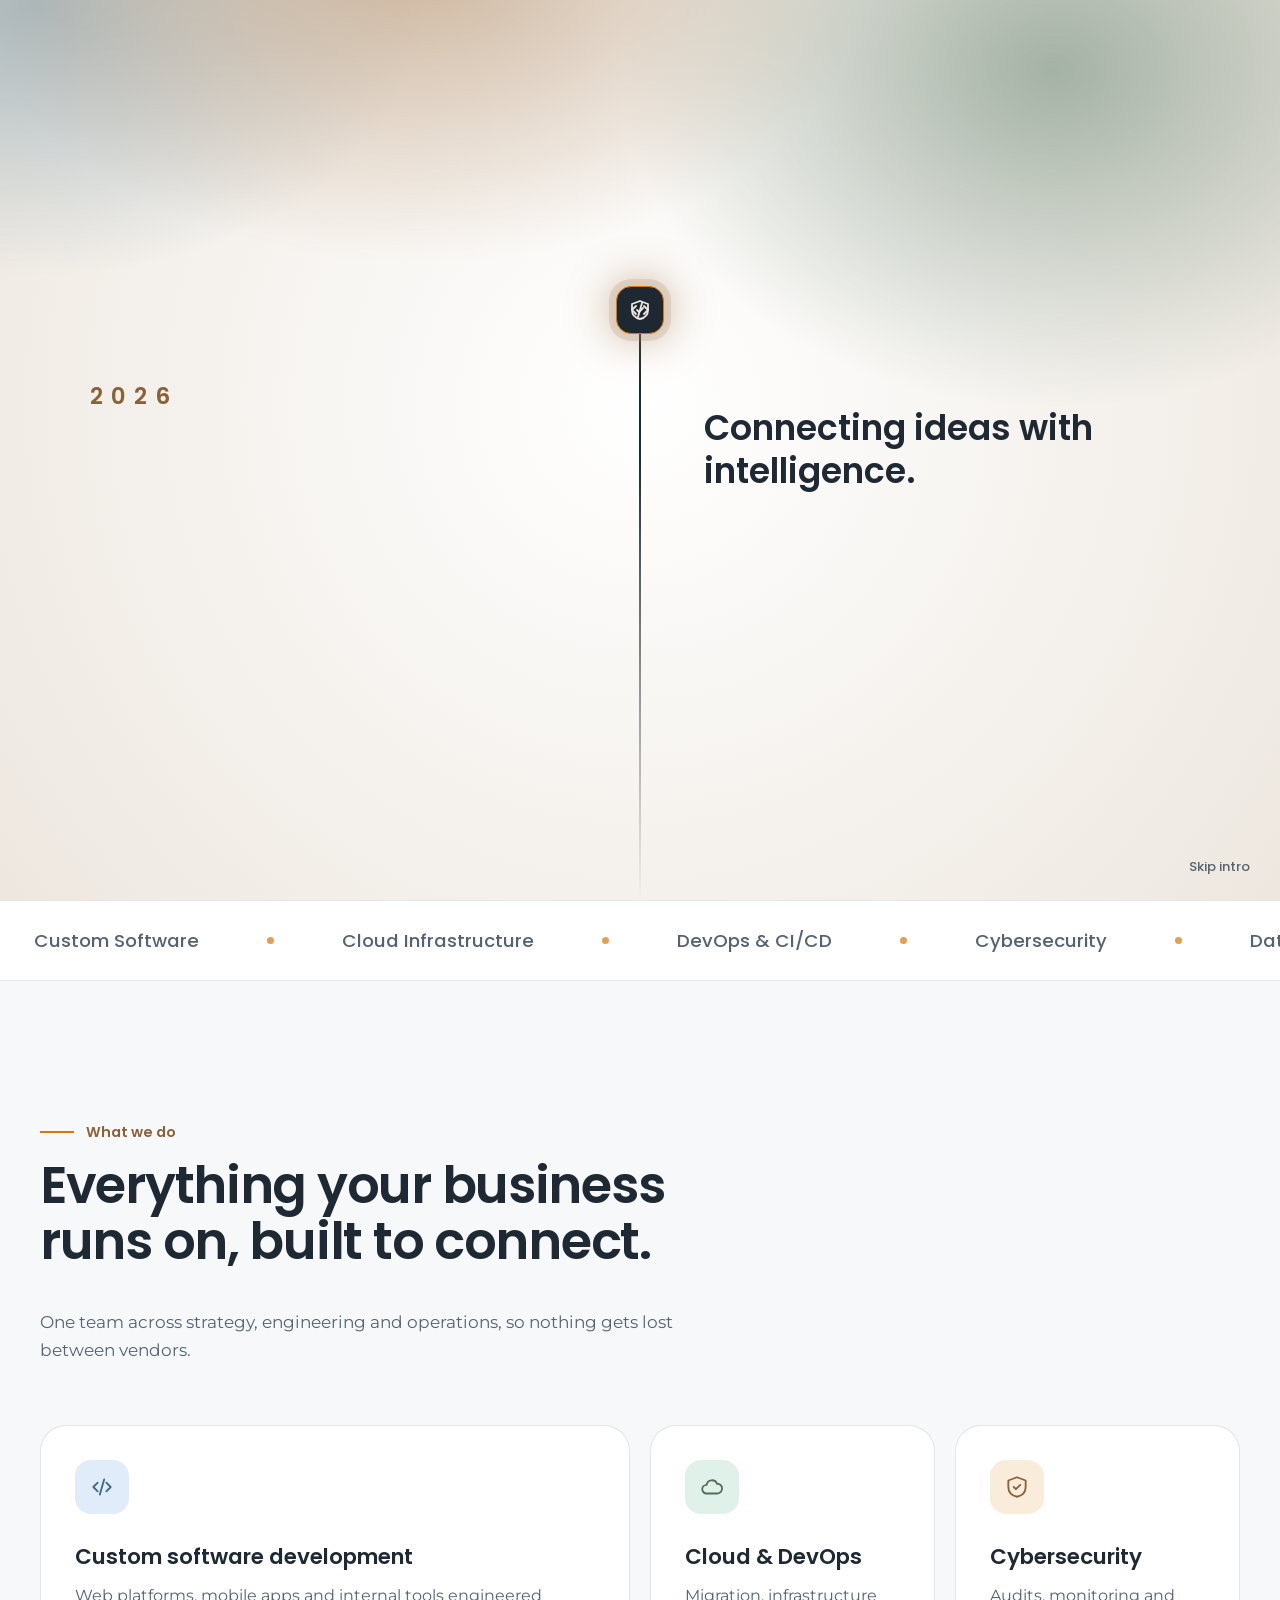
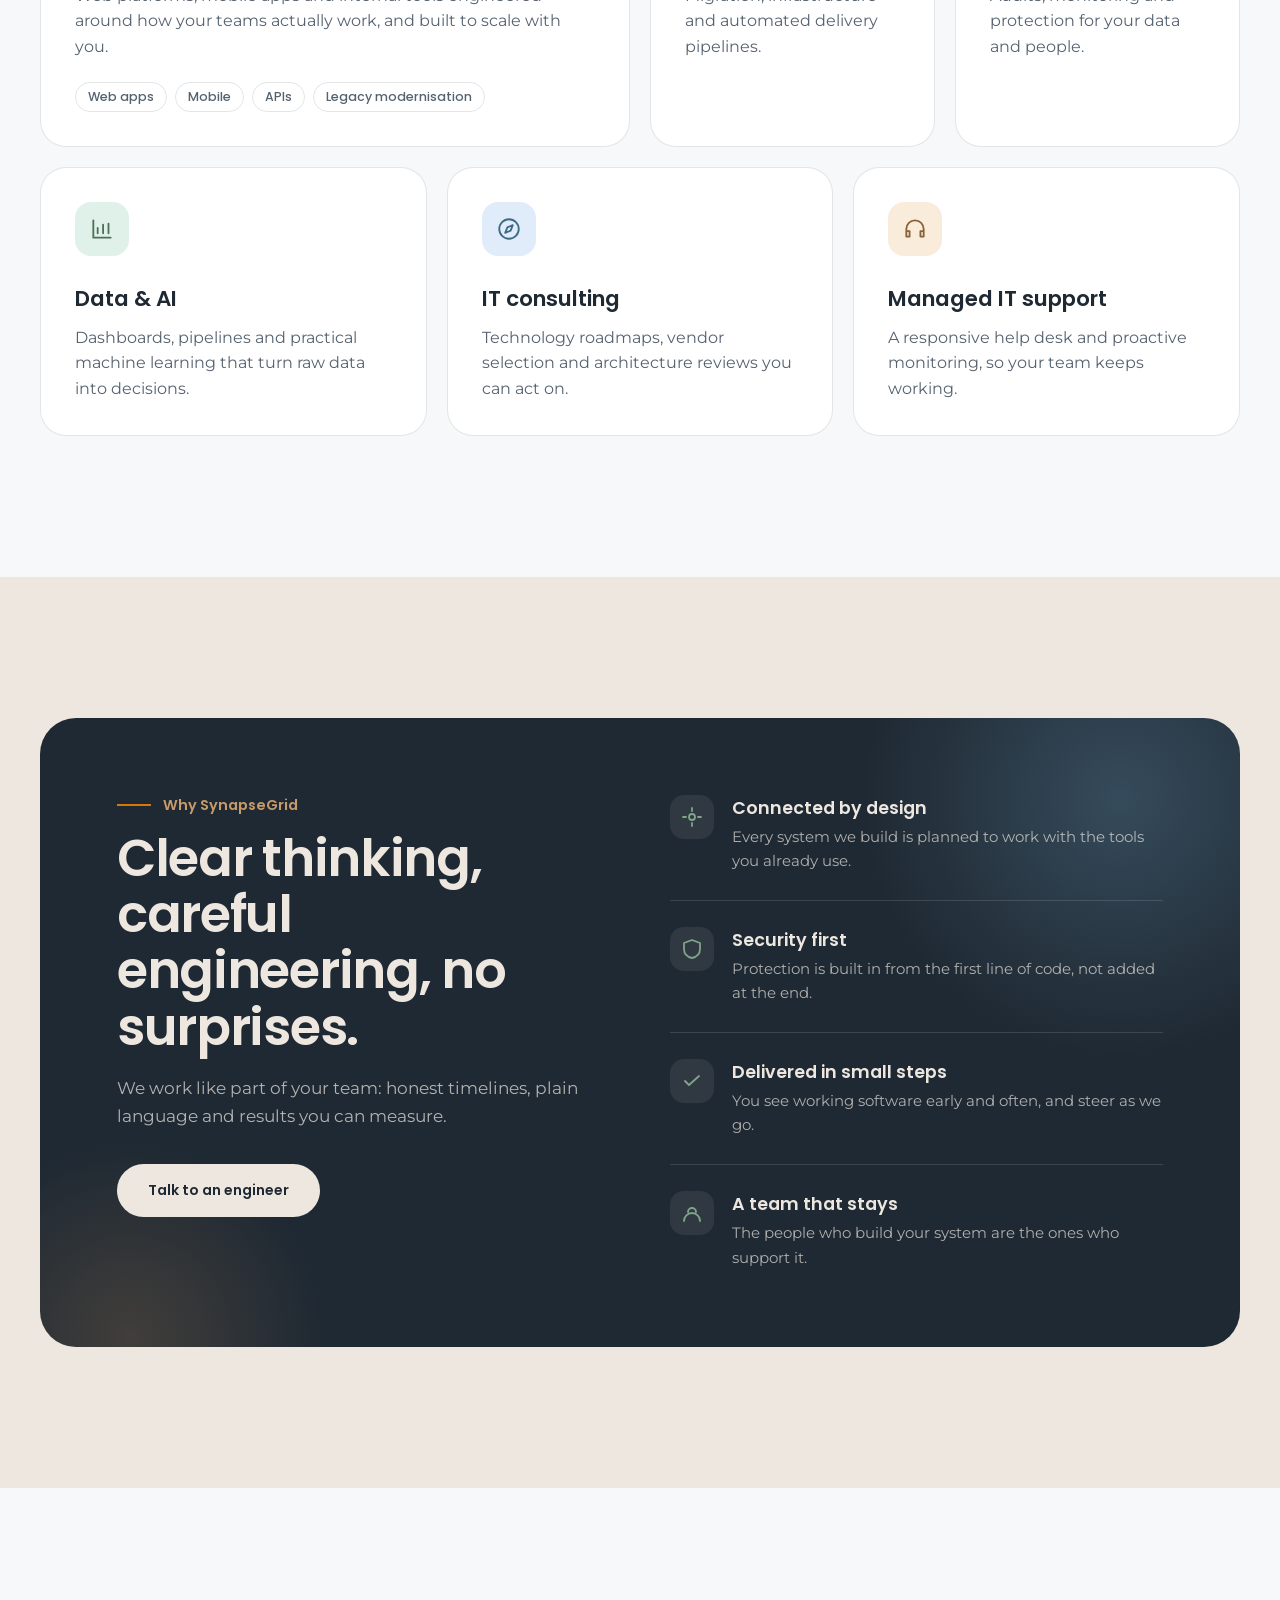
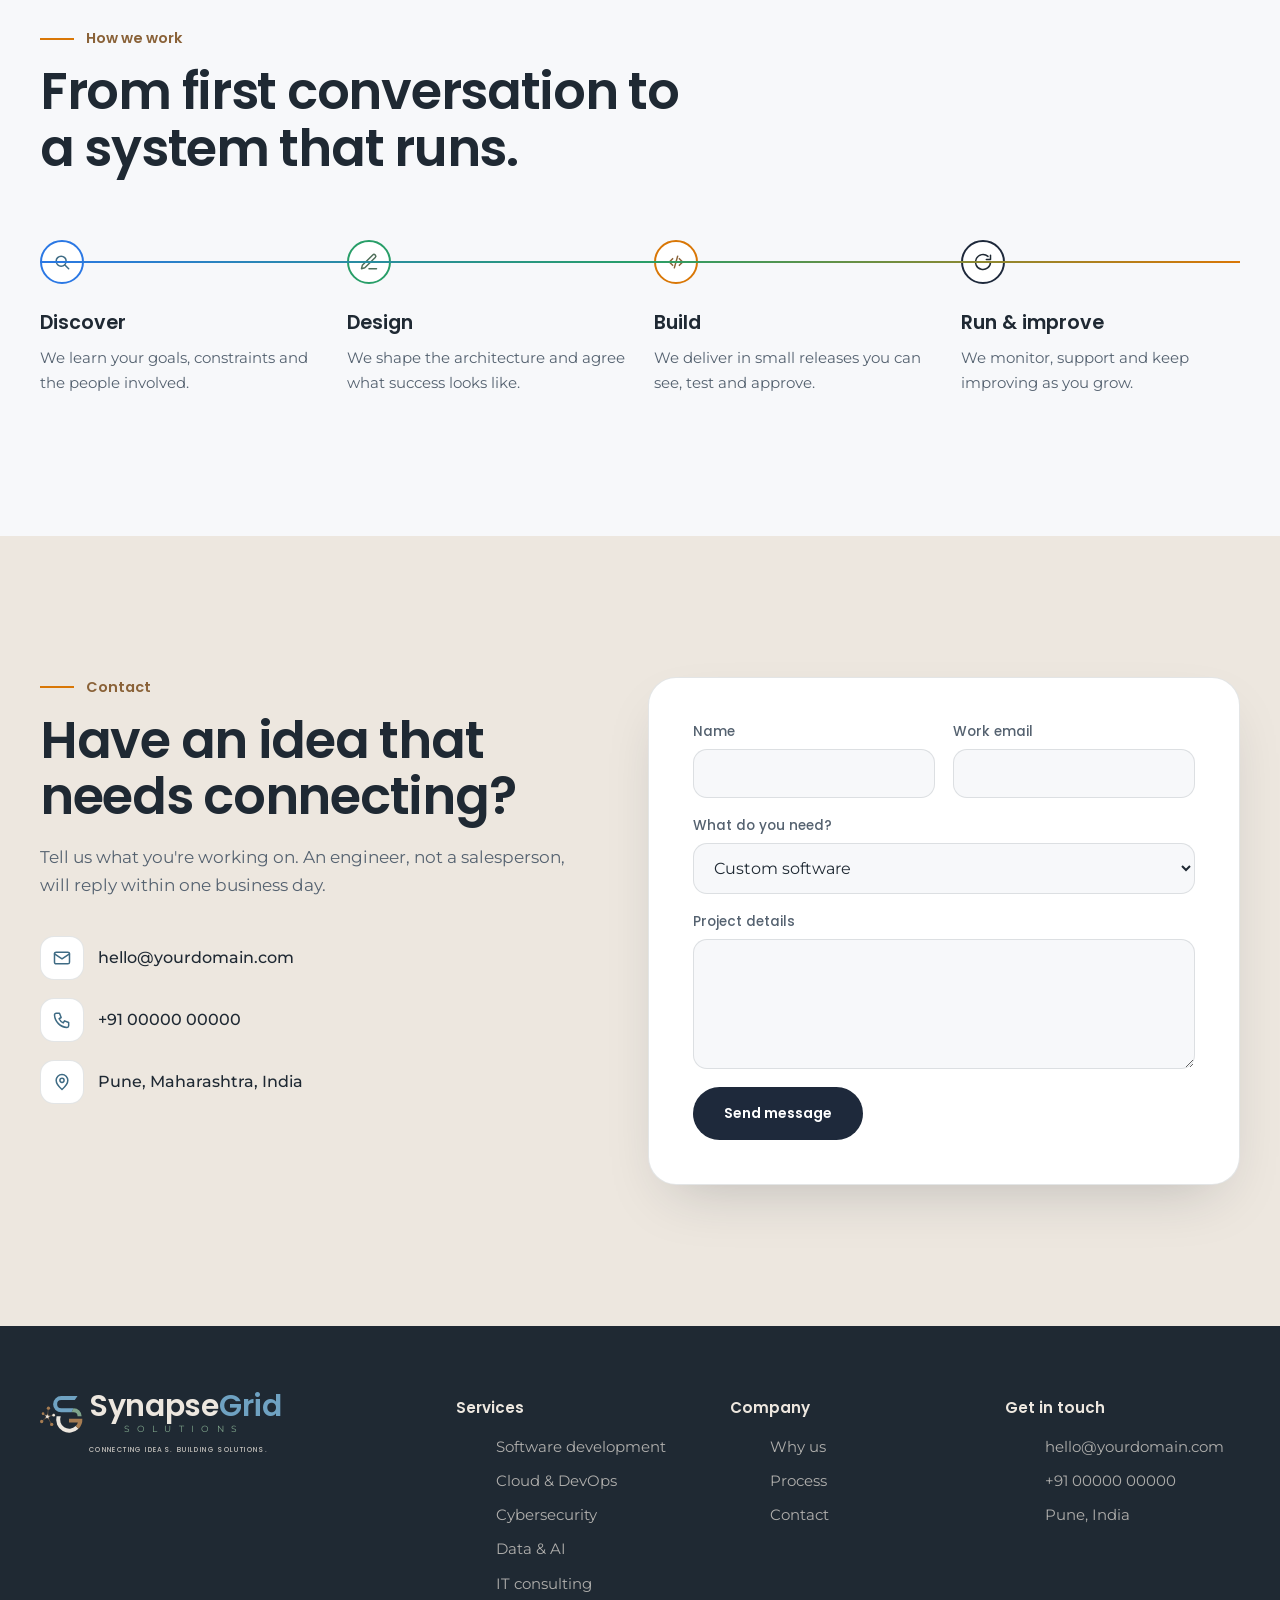
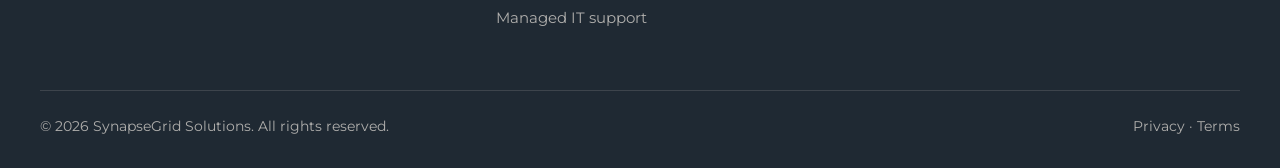
==== commit 1934a824: "Update index.html" ====
--- a/index.html
+++ b/index.html
@@ -2,6 +2,13 @@
 <html lang="en" data-theme="light">
 
 <head>
+    <script async src="https://www.googletagmanager.com/gtag/js?id=G-V6ZFCNS4F2"></script>
+    <script>
+      window.dataLayer = window.dataLayer || [];
+      function gtag(){dataLayer.push(arguments);}
+      gtag('js', new Date());
+      gtag('config', 'G-V6ZFCNS4F2');
+    </script>
     <meta charset="utf-8">
     <meta name="viewport" content="width=device-width, initial-scale=1">
     <title>SynapseGrid Solutions — Connecting ideas. Building solutions.</title>
@@ -346,4 +353,4 @@
     <script src="script.js" defer></script>
 </body>
 
-</html>+</html>
--- a/style.css
+++ b/style.css
@@ -1,1624 +1,1632 @@
 :root {
-            --blue: #2B78E4;
-            --green: #289E68;
-            --brown: #D97706;
-            --ink: #1E293B;
-            --beige: #F5EFEB;
-            --head: 'Poppins', system-ui, sans-serif;
-            --body: 'Montserrat', system-ui, sans-serif;
-            --nav-h: 78px
-        }
-
-        [data-theme=light] {
-            --bg: #F7F8FA;
-            --surface: #fff;
-            --alt: #EDE7DF;
-            --text: #1F2933;
-            --muted: #556270;
-            --line: rgba(31, 41, 51, .12);
-            --bt: #3E6B84;
-            --gt: #4F6F5A;
-            --rt: #8A6238;
-            --l-dark: #1F2933;
-            --l-blue: #3E6B84;
-            --l-green: #4F6F5A;
-            --l-brown: #A67C52;
-            --wash: linear-gradient(90deg, rgba(247, 248, 250, .97) 0%, rgba(247, 248, 250, .82) 48%, rgba(247, 248, 250, .2) 100%), linear-gradient(0deg, rgba(247, 248, 250, 1) 0%, transparent 28%);
-            --intro-bg: radial-gradient(circle at 50% 45%, #fff 0%, #EDE7DF 100%);
-            --shadow: 0 24px 60px -24px rgba(31, 41, 51, .25);
-            --net: 62, 107, 132
-        }
-
-        [data-theme=dark] {
-            --bg: #121920;
-            --surface: #1b252e;
-            --alt: #172028;
-            --text: #EDE7DF;
-            --muted: rgba(237, 231, 223, .7);
-            --line: rgba(237, 231, 223, .14);
-            --bt: #6FA2C2;
-            --gt: #7FA48B;
-            --rt: #C79A6B;
-            --l-dark: #EDE7DF;
-            --l-blue: #6FA2C2;
-            --l-green: #7FA48B;
-            --l-brown: #A67C52;
-            --wash: linear-gradient(90deg, rgba(18, 25, 32, .92) 0%, rgba(18, 25, 32, .6) 55%, rgba(18, 25, 32, .25) 100%), linear-gradient(0deg, rgba(18, 25, 32, 1) 0%, transparent 28%);
-            --intro-bg: radial-gradient(circle at 50% 45%, #1d2832 0%, #10161c 75%);
-            --shadow: 0 24px 60px -24px rgba(0, 0, 0, .6);
-            --net: 111, 162, 194
-        }
-
-        * {
-            box-sizing: border-box;
-            margin: 0
-        }
-
-        html {
-      scroll-behavior: smooth;
-      scroll-padding-top: var(--nav-h);
-      overflow-y: scroll;
-    }
-
-        body {
-            font-family: var(--body);
-            background: var(--bg);
-            color: var(--text);
-            line-height: 1.65;
-            -webkit-font-smoothing: antialiased;
-            transition: background .4s, color .4s
-        }
-
-        body.locked {
-            overflow: hidden
-        }
-
-        a {
-            color: inherit;
-            text-decoration: none
-        }
-
-        :focus-visible {
-            outline: 2px solid var(--brown);
-            outline-offset: 3px
-        }
-
-        .wrap {
-            width: min(1200px, 100% - 48px);
-            margin-inline: auto
-        }
-
-        #progress {
-            position: fixed;
-            top: 0;
-            left: 0;
-            height: 3px;
-            width: 0;
-            z-index: 120;
-            background: linear-gradient(90deg, var(--blue), var(--green), var(--brown))
-        }
-
-        /* logo */
-        .lockup {
-            display: flex;
-            align-items: center;
-            gap: 7px;
-            white-space: nowrap
-        }
-
-        .lockup svg {
-            height: 46px;
-            width: auto;
-            overflow: visible
-        }
-
-        .lockup .word {
-            display: block;
-            font: 600 25px/1 var(--head);
-            letter-spacing: -.01em;
-            color: var(--l-dark)
-        }
-
-        .lockup .word b {
-            font-weight: 600;
-            color: var(--l-blue)
-        }
-
-        .lockup .sub {
-            display: block;
-            margin-top: 3px;
-            font: 500 9.5px/1 var(--body);
-            letter-spacing: .32em;
-            color: var(--l-brown)
-        }
-
-        .c-blue {
-            fill: var(--l-blue)
-        }
-
-        .c-green {
-            fill: var(--l-green)
-        }
-
-        .c-dark {
-            fill: var(--l-dark)
-        }
-
-        .c-brown {
-            fill: var(--l-brown)
-        }
-
-        .c-line {
-            stroke: var(--l-brown)
-        }
-
-        .c-hub {
-            fill: #EDE7DF;
-            stroke: var(--l-brown);
-            stroke-opacity: .7;
-            stroke-width: 3
-        }
-
-        /* nav - floating pill capsule */
-        nav {
-            position: fixed;
-            top: 18px;
-            left: 50%;
-            transform: translateX(-50%);
-            width: min(1200px, calc(100% - 40px));
-            height: 66px;
-            z-index: 50;
-            display: flex;
-            align-items: center;
-            padding: 0 12px 0 22px;
-            border-radius: 9999px;
-            background: color-mix(in srgb, var(--surface) 0%, transparent);
-            backdrop-filter: blur(24px);
-            -webkit-backdrop-filter: blur(24px);
-            border: 1px solid var(--line);
-            box-shadow: 0 16px 40px -12px rgba(0, 0, 0, .15);
-            transition: background .4s, box-shadow .4s, border-color .4s, top .3s
-        }
-
-        nav.solid {
-            background: var(--surface);
-            box-shadow: 0 20px 48px -10px rgba(0, 0, 0, .22);
-            border-color: color-mix(in srgb, var(--line) 160%, transparent)
-        }
-
-        nav .wrap {
-            width: 100%;
-            margin: 0;
-            display: flex;
-            align-items: center;
-            justify-content: space-between;
-            gap: 20px
-        }
-
-        nav ul {
-            display: flex;
-            gap: 34px;
-            list-style: none;
-            font: 500 14px var(--head)
-        }
-
-        nav ul a {
-            color: var(--muted);
-            transition: color .2s;
-            position: relative
-        }
-
-        nav ul a:hover {
-            color: var(--text)
-        }
-
-        nav ul a::after {
-            content: "";
-            position: absolute;
-            left: 0;
-            bottom: -6px;
-            height: 2px;
-            width: 0;
-            background: var(--brown);
-            transition: width .3s
-        }
-
-        nav ul a:hover::after {
-            width: 100%
-        }
-
-        .nav-r {
-            display: flex;
-            align-items: center;
-            gap: 14px
-        }
-
-        .theme {
-            width: 42px;
-            height: 42px;
-            border-radius: 50%;
-            border: 1px solid var(--line);
-            background: var(--surface);
-            color: var(--text);
-            cursor: pointer;
-            display: grid;
-            place-items: center;
-            transition: transform .3s
-        }
-
-        .theme:hover {
-            transform: rotate(25deg)
-        }
-
-        .theme svg {
-            width: 19px;
-            height: 19px;
-            fill: none;
-            stroke: currentColor;
-            stroke-width: 1.8;
-            stroke-linecap: round
-        }
-
-        [data-theme=light] .i-sun {
-            display: none
-        }
-
-        [data-theme=dark] .i-moon {
-            display: none
-        }
-
-        .btn {
-            display: inline-block;
-            padding: 15px 30px;
-            border-radius: 999px;
-            font: 600 14px var(--head);
-            border: 1.5px solid transparent;
-            cursor: pointer;
-            transition: transform .25s, background .25s, box-shadow .25s
-        }
-
-        .btn-primary {
-            background: var(--ink);
-            color: #fff
-        }
-
-        [data-theme=dark] .btn-primary {
-            background: var(--brown)
-        }
-
-        .btn-primary:hover {
-            transform: translateY(-3px);
-            box-shadow: 0 14px 28px -10px rgba(31, 41, 51, .5);
-            background: var(--blue)
-        }
-
-        .btn-ghost {
-            border-color: var(--line);
-            background: var(--surface)
-        }
-
-        .btn-ghost:hover {
-            border-color: var(--text);
-            transform: translateY(-3px)
-        }
-
-        nav .btn {
-            padding: 11px 22px
-        }
-
-        .hidden-brand {
-            visibility: hidden
-        }
-
-        .burger {
-            display: none;
-            background: none;
-            border: 0;
-            color: inherit;
-            font: 600 14px var(--head);
-            cursor: pointer
-        }
-
-        /* hero */
-        .hero {
-            position: relative;
-            min-height: 100svh;
-            display: flex;
-            align-items: center;
-            overflow: hidden;
-            background: var(--alt)
-        }
-
-        .hero video {
-            position: absolute;
-            inset: 0;
-            width: 100%;
-            height: 100%;
-            object-fit: cover;
-            z-index: 0
-        }
-
-        .hero::after {
-            content: "";
-            position: absolute;
-            inset: 0;
-            background: var(--wash);
-            pointer-events: none;
-            z-index: 1
-        }
-
-        .hero .wrap {
-            position: relative;
-            z-index: 2;
-            padding: calc(var(--nav-h) + 30px) 0 170px
-        }
-
-        .pill {
-            display: inline-flex;
-            align-items: center;
-            gap: 10px;
-            padding: 8px 16px;
-            border: 1px solid var(--line);
-            border-radius: 999px;
-            background: color-mix(in srgb, var(--surface) 92%, transparent);
-            backdrop-filter: blur(8px);
-            font: 500 13px var(--head);
-            color: var(--muted)
-        }
-
-        .pill i {
-            width: 8px;
-            height: 8px;
-            border-radius: 50%;
-            background: var(--green);
-            box-shadow: 0 0 0 0 rgba(79, 111, 90, .6);
-            animation: pulse 2s infinite
-        }
-
-        @keyframes pulse {
-            70% {
-                box-shadow: 0 0 0 10px rgba(79, 111, 90, 0)
-            }
-
-            100% {
-                box-shadow: 0 0 0 0 rgba(79, 111, 90, 0)
-            }
-        }
-
-        .hero h1 {
-            font: 600 clamp(2.5rem, 5.7vw, 5.1rem)/1.05 var(--head);
-            letter-spacing: -.03em;
-            max-width: none;
-            margin: 26px 0 0
-        }
-
-        .hero h1 .w {
-            display: inline-block;
-            overflow: hidden;
-            vertical-align: top;
-            padding-bottom: .2em;
-            margin-bottom: -.12em
-        }
-
-        .hero h1 .w span {
-            display: inline-block;
-            transform: translateY(110%);
-            padding-bottom: .2em;
-            margin-bottom: -.2em
-        }
-
-        .hero h1 .g span {
-            color: var(--l-blue);
-            background: none;
-            -webkit-background-clip: unset;
-            background-clip: unset
-        }
-
-        .ready .hero h1 .w span {
-            transform: none;
-            transition: transform 1s cubic-bezier(.2, .8, .2, 1);
-            transition-delay: calc(var(--i)*.09s + .1s)
-        }
-
-        .hero p.sub {
-            max-width: 50ch;
-            margin: 28px 0 38px;
-            font-size: 1.1rem;
-            color: var(--muted)
-        }
-
-        .rise {
-            opacity: 0;
-            transform: translateY(24px)
-        }
-
-        .ready .rise {
-            opacity: 1;
-            transform: none;
-            transition: opacity .9s ease, transform .9s cubic-bezier(.2, .7, .2, 1);
-            transition-delay: var(--d, .6s)
-        }
-
-        .actions {
-            display: flex;
-            gap: 14px;
-            flex-wrap: wrap
-        }
-
-        .stats {
-            position: absolute;
-            z-index: 3;
-            left: 0;
-            right: 0;
-            margin-inline: auto;
-            bottom: 44px;
-            width: min(1200px, 100% - 48px);
-            display: grid;
-            grid-template-columns: repeat(4, 1fr);
-            background: color-mix(in srgb, var(--surface) 94%, transparent);
-            backdrop-filter: blur(18px);
-            border: 1px solid var(--line);
-            border-radius: 22px;
-            box-shadow: var(--shadow)
-        }
-
-        .ch {
-            display: inline-block;
-            font-style: normal
-        }
-
-        .stats {
-            overflow: hidden
-        }
-
-        .qk {
-            display: grid;
-            grid-template-columns: 44px 1fr;
-            column-gap: 14px;
-            align-items: center;
-            padding: 22px 26px;
-            border-right: 1px solid var(--line);
-            transition: background .25s;
-            --c: var(--blue);
-            --ct: var(--bt)
-        }
-
-        .qk:last-child {
-            border: 0
-        }
-
-        .qk:hover {
-            background: color-mix(in srgb, var(--c) 8%, transparent)
-        }
-
-        .qk:nth-child(2) {
-            --c: var(--green);
-            --ct: var(--gt)
-        }
-
-        .qk:nth-child(3) {
-            --c: var(--brown);
-            --ct: var(--rt)
-        }
-
-        .qk:nth-child(4) {
-            --c: var(--ink);
-            --ct: var(--text)
-        }
-
-        .qk svg {
-            grid-row: 1/3;
-            width: 44px;
-            height: 44px;
-            padding: 11px;
-            border-radius: 14px;
-            background: color-mix(in srgb, var(--c) 14%, transparent);
-            color: var(--ct);
-            fill: none;
-            stroke: currentColor;
-            stroke-width: 1.7;
-            stroke-linecap: round;
-            stroke-linejoin: round
-        }
-
-        .qk b {
-            font: 600 .98rem var(--head)
-        }
-
-        .qk span {
-            font-size: .8rem;
-            color: var(--muted);
-            line-height: 1.4
-        }
-
-        .step b svg {
-            width: 20px;
-            height: 20px;
-            fill: none;
-            stroke: currentColor;
-            stroke-width: 1.8;
-            stroke-linecap: round;
-            stroke-linejoin: round
-        }
-
-        /* sections */
-        section.block {
-            padding: clamp(80px, 11vw, 150px) 0
-        }
-
-        .kicker {
-            font: 600 .9rem var(--head);
-            color: var(--rt);
-            margin-bottom: 14px;
-            display: flex;
-            align-items: center;
-            gap: 12px
-        }
-
-        .kicker::before {
-            content: "";
-            width: 34px;
-            height: 2px;
-            background: var(--brown)
-        }
-
-        h2 {
-            font: 600 clamp(2rem, 4vw, 3.2rem)/1.1 var(--head);
-            letter-spacing: -.025em;
-            max-width: 19ch
-        }
-
-        .lead {
-            max-width: 58ch;
-            margin-top: 20px;
-            color: var(--muted);
-            font-size: 1.05rem
-        }
-
-        .head {
-            display: flex;
-            justify-content: space-between;
-            align-items: flex-end;
-            gap: 40px;
-            flex-wrap: wrap
-        }
-
-        .marquee {
-            border-block: 1px solid var(--line);
-            background: var(--surface);
-            overflow: hidden;
-            padding: 26px 0
-        }
-
-        .track {
-            display: flex;
-            width: max-content;
-            animation: scroll 40s linear infinite
-        }
-
-        .track span {
-            font: 500 1.15rem var(--head);
-            color: var(--muted);
-            padding: 0 34px;
-            display: flex;
-            align-items: center;
-            gap: 68px
-        }
-
-        .track span::after {
-            content: "";
-            width: 7px;
-            height: 7px;
-            border-radius: 50%;
-            background: var(--brown);
-            opacity: .7
-        }
-
-        .marquee:hover .track {
-            animation-play-state: paused
-        }
-
-        @keyframes scroll {
-            to {
-                transform: translateX(-50%)
-            }
-        }
-
-        .bento {
-            display: grid;
-            grid-template-columns: repeat(12, 1fr);
-            gap: 20px;
-            margin-top: 60px
-        }
-
-        .card {
-            --a: var(--blue);
-            --at: var(--bt);
-            position: relative;
-            grid-column: span 4;
-            padding: 34px;
-            background: var(--surface);
-            border: 1px solid var(--line);
-            border-radius: 26px;
-            overflow: hidden;
-            transition: transform .35s, box-shadow .35s, border-color .35s
-        }
-
-        .card:nth-child(2n) {
-            --a: var(--green);
-            --at: var(--gt)
-        }
-
-        .card:nth-child(3n) {
-            --a: var(--brown);
-            --at: var(--rt)
-        }
-
-        .card.s6 {
-            grid-column: span 6
-        }
-
-        .card.s3 {
-            grid-column: span 3
-        }
-
-        .card::before {
-            content: "";
-            position: absolute;
-            inset: 0;
-            background: radial-gradient(420px circle at var(--mx, 50%) var(--my, 0%), color-mix(in srgb, var(--a) 16%, transparent), transparent 60%);
-            opacity: 0;
-            transition: opacity .3s
-        }
-
-        .card:hover {
-            transform: translateY(-6px);
-            box-shadow: var(--shadow);
-            border-color: color-mix(in srgb, var(--a) 50%, var(--line))
-        }
-
-        .card:hover::before {
-            opacity: 1
-        }
-
-        .card>* {
-            position: relative
-        }
-
-        .ico {
-            width: 54px;
-            height: 54px;
-            border-radius: 16px;
-            display: grid;
-            place-items: center;
-            background: color-mix(in srgb, var(--a) 14%, transparent);
-            color: var(--at);
-            margin-bottom: 26px
-        }
-
-        .ico svg {
-            width: 26px;
-            height: 26px;
-            fill: none;
-            stroke: currentColor;
-            stroke-width: 1.7;
-            stroke-linecap: round;
-            stroke-linejoin: round
-        }
-
-        .card h3 {
-            font: 600 1.35rem var(--head);
-            margin-bottom: 10px
-        }
-
-        .card p {
-            color: var(--muted);
-            font-size: .97rem
-        }
-
-        .tags {
-            display: flex;
-            flex-wrap: wrap;
-            gap: 8px;
-            margin-top: 22px
-        }
-
-        .tags em {
-            font: 500 .78rem var(--head);
-            font-style: normal;
-            padding: 5px 12px;
-            border-radius: 999px;
-            border: 1px solid var(--line);
-            color: var(--muted)
-        }
-
-        .dark-panel {
-            background: #1F2933;
-            color: #EDE7DF;
-            border-radius: 36px;
-            padding: clamp(40px, 6vw, 84px);
-            display: grid;
-            grid-template-columns: 1fr 1fr;
-            gap: 60px;
-            position: relative;
-            overflow: hidden
-        }
-
-        .dark-panel::before {
-            content: "";
-            position: absolute;
-            width: 560px;
-            height: 560px;
-            right: -160px;
-            top: -200px;
-            background: radial-gradient(circle, rgba(111, 162, 194, .28), transparent 65%)
-        }
-
-        .dark-panel::after {
-            content: "";
-            position: absolute;
-            width: 420px;
-            height: 420px;
-            left: -120px;
-            bottom: -200px;
-            background: radial-gradient(circle, rgba(166, 124, 82, .25), transparent 65%)
-        }
-
-        .dark-panel>* {
-            position: relative;
-            z-index: 1
-        }
-
-        .dark-panel .kicker {
-            color: #C79A6B
-        }
-
-        .dark-panel .lead {
-            color: rgba(237, 231, 223, .72)
-        }
-
-        .why {
-            display: grid;
-            gap: 26px;
-            align-content: center
-        }
-
-        .why div {
-            display: grid;
-            grid-template-columns: 44px 1fr;
-            gap: 18px;
-            padding-bottom: 26px;
-            border-bottom: 1px solid rgba(237, 231, 223, .14)
-        }
-
-        .why div:last-child {
-            border: 0;
-            padding: 0
-        }
-
-        .why svg {
-            width: 44px;
-            height: 44px;
-            padding: 10px;
-            border-radius: 14px;
-            background: rgba(237, 231, 223, .08);
-            fill: none;
-            stroke: #7FA48B;
-            stroke-width: 1.8;
-            stroke-linecap: round;
-            stroke-linejoin: round
-        }
-
-        .why h4 {
-            font: 600 1.1rem var(--head);
-            margin-bottom: 4px
-        }
-
-        .why p {
-            font-size: .93rem;
-            color: rgba(237, 231, 223, .7)
-        }
-
-        .steps {
-            display: grid;
-            grid-template-columns: repeat(4, 1fr);
-            gap: 28px;
-            margin-top: 64px;
-            position: relative
-        }
-
-        .steps::before {
-            content: "";
-            position: absolute;
-            top: 21px;
-            left: 0;
-            height: 2px;
-            width: calc(var(--p, 0)*100%);
-            background: linear-gradient(90deg, var(--blue), var(--green), var(--brown));
-            transition: width 1.6s cubic-bezier(.3, .7, .2, 1)
-        }
-
-        .steps::after {
-            content: "";
-            position: absolute;
-            top: 21px;
-            left: 0;
-            right: 0;
-            height: 2px;
-            background: var(--line);
-            z-index: -1
-        }
-
-        .step b {
-            display: grid;
-            place-items: center;
-            width: 44px;
-            height: 44px;
-            border-radius: 50%;
-            background: var(--surface);
-            border: 2px solid var(--a, var(--blue));
-            font: 600 .95rem var(--head);
-            color: var(--at, var(--bt));
-            margin-bottom: 24px
-        }
-
-        .step:nth-child(2) {
-            --a: var(--green);
-            --at: var(--gt)
-        }
-
-        .step:nth-child(3) {
-            --a: var(--brown);
-            --at: var(--rt)
-        }
-
-        .step:nth-child(4) {
-            --a: var(--ink);
-            --at: var(--text)
-        }
-
-        .step h3 {
-            font: 600 1.2rem var(--head);
-            margin-bottom: 8px
-        }
-
-        .step p {
-            font-size: .95rem;
-            color: var(--muted)
-        }
-
-        .alt {
-            background: var(--alt)
-        }
-
-        .contact {
-            display: grid;
-            grid-template-columns: 1fr 1.1fr;
-            gap: 70px;
-            align-items: start
-        }
-
-        .info {
-            margin-top: 36px;
-            display: grid;
-            gap: 18px
-        }
-
-        .info a,
-        .info span {
-            display: flex;
-            align-items: center;
-            gap: 14px;
-            font-weight: 500
-        }
-
-        .info svg {
-            width: 44px;
-            height: 44px;
-            padding: 11px;
-            border-radius: 14px;
-            background: var(--surface);
-            border: 1px solid var(--line);
-            fill: none;
-            stroke: var(--bt);
-            stroke-width: 1.8;
-            stroke-linecap: round;
-            stroke-linejoin: round
-        }
-
-        form {
-            background: var(--surface);
-            border: 1px solid var(--line);
-            border-radius: 28px;
-            padding: clamp(26px, 4vw, 44px);
-            box-shadow: var(--shadow);
-            display: grid;
-            grid-template-columns: 1fr 1fr;
-            gap: 18px
-        }
-
-        form .full {
-            grid-column: 1/-1
-        }
-
-        label {
-            display: grid;
-            gap: 7px;
-            font: 500 .85rem var(--head);
-            color: var(--muted)
-        }
-
-        input,
-        select,
-        textarea {
-            font: 400 .98rem var(--body);
-            padding: 14px 16px;
-            border-radius: 14px;
-            border: 1.5px solid var(--line);
-            background: var(--bg);
-            color: var(--text);
-            transition: border-color .2s, box-shadow .2s;
-            width: 100%
-        }
-
-        input:focus,
-        select:focus,
-        textarea:focus {
-            outline: 0;
-            border-color: var(--blue);
-            box-shadow: 0 0 0 4px color-mix(in srgb, var(--blue) 18%, transparent)
-        }
-
-        textarea {
-            min-height: 130px;
-            resize: vertical
-        }
-
-        #fmsg {
-            font: 500 .9rem var(--head);
-            color: var(--gt);
-            min-height: 1.4em
-        }
-
-        footer {
-            background: #1F2933;
-            color: rgba(237, 231, 223, .7);
-            padding: 70px 0 30px
-        }
-
-        .fgrid {
-            display: grid;
-            grid-template-columns: 1.6fr 1fr 1fr 1fr;
-            gap: 40px
-        }
-
-        footer .lockup .word {
-            color: #EDE7DF
-        }
-
-        footer .lockup .word b {
-            color: #6FA2C2
-        }
-
-        footer h5 {
-            font: 600 .95rem var(--head);
-            color: #EDE7DF;
-            margin-bottom: 16px
-        }
-
-        footer li {
-            list-style: none;
-            margin-bottom: 10px;
-            font-size: .92rem
-        }
-
-        footer li a:hover {
-            color: #fff
-        }
-
-        footer p {
-            margin-top: 18px;
-            font-size: .92rem;
-            max-width: 34ch
-        }
-
-        .legal {
-            margin-top: 50px;
-            padding-top: 24px;
-            border-top: 1px solid rgba(237, 231, 223, .14);
-            display: flex;
-            justify-content: space-between;
-            flex-wrap: wrap;
-            gap: 12px;
-            font-size: .85rem
-        }
-
-        /* intro */
-        #intro {
-            position: fixed;
-            inset: 0;
-            z-index: 100;
-            background: var(--intro-bg);
-            transition: opacity .9s ease
-        }
-
-        #intro.out {
-            opacity: 0;
-            pointer-events: none
-        }
-
-        #introVideo {
-            position: absolute;
-            inset: 0;
-            width: 100%;
-            height: 100%;
-            object-fit: cover;
-            opacity: 0;
-            transition: opacity .6s
-        }
-
-        #introVideo.on {
-            opacity: 1
-        }
-
-        #flyLogo {
-            position: fixed;
-            z-index: 101;
-            transform-origin: center
-        }
-
-        #skip {
-            position: fixed;
-            right: 24px;
-            bottom: 22px;
-            z-index: 102;
-            background: none;
-            border: 0;
-            color: var(--muted);
-            font: 500 13px var(--head);
-            cursor: pointer
-        }
-
-        #skip:hover {
-            color: var(--text)
-        }
-
-        .tag {
-            position: fixed;
-            left: 0;
-            right: 0;
-            top: calc(50% + 95px);
-            z-index: 101;
-            text-align: center;
-            font: 500 12px var(--body);
-            letter-spacing: .38em;
-            color: var(--muted);
-            opacity: 0;
-            transition: opacity .8s;
-            padding: 0 16px
-        }
-
-        .tag.on {
-            opacity: 1
-        }
-
-        /* doodle logo build */
-        #flyLogo .c-line {
-            stroke-width: 9;
-            stroke-linecap: round;
-            fill: none;
-            stroke-dasharray: 1;
-            stroke-dashoffset: 1
-        }
-
-        #flyLogo circle:not(.ripple),
-        #flyLogo .hubshape {
-            transform-box: fill-box;
-            transform-origin: center;
-            transform: scale(0);
-            opacity: 0
-        }
-
-        .ripple {
-            opacity: 0;
-            fill: none
-        }
-
-        #flyLogo .ripple {
-            transform-box: fill-box;
-            transform-origin: center;
-            stroke: var(--l-brown);
-            stroke-width: 5
-        }
-
-        #flyLogo .mono path {
-            transform-box: fill-box;
-            transform-origin: center;
-            opacity: 0
-        }
-
-        #flyLogo .ch {
-            opacity: 0
-        }
-
-        #flyLogo .sub {
-            opacity: 0;
-            letter-spacing: .1em
-        }
-
-        #flyLogo.build .c-line {
-            animation: draw .55s ease forwards
-        }
-
-        #flyLogo.build circle:not(.ripple) {
-            animation: bop .75s cubic-bezier(.3, 1, .4, 1) forwards
-        }
-
-        #flyLogo.build .hubshape {
-            animation: bop .75s cubic-bezier(.3, 1, .4, 1) forwards, fire .6s ease 1.15s
-        }
-
-        #flyLogo.build .ripple {
-            animation: ripple 1s ease-out 1.15s
-        }
-
-        #flyLogo.build .mono path {
-            animation: snap .95s cubic-bezier(.3, .9, .3, 1) both
-        }
-
-        #flyLogo.build svg {
-            animation: thud .6s ease 2.15s
-        }
-
-        #flyLogo.build .ch {
-            animation: letter .8s cubic-bezier(.3, .9, .3, 1) both;
-            animation-delay: calc(1.9s + var(--k)*.05s)
-        }
-
-        #flyLogo.build .sub {
-            animation: track 1s ease 2.6s forwards
-        }
-
-        @keyframes draw {
-            to {
-                stroke-dashoffset: 0
-            }
-        }
-
-        @keyframes bop {
-            0% {
-                transform: scale(0);
-                opacity: 0
-            }
-
-            55% {
-                transform: scale(1.45);
-                opacity: 1
-            }
-
-            78% {
-                transform: scale(.88)
-            }
-
-            100% {
-                transform: scale(1);
-                opacity: 1
-            }
-        }
-
-        @keyframes fire {
-
-            0%,
-            100% {
-                transform: scale(1)
-            }
-
-            40% {
-                transform: scale(1.35)
-            }
-        }
-
-        @keyframes ripple {
-            0% {
-                transform: scale(.4);
-                opacity: .9
-            }
-
-            100% {
-                transform: scale(5.5);
-                opacity: 0
-            }
-        }
-
-        @keyframes snap {
-            0% {
-                opacity: 0;
-                transform: translate(var(--tx), var(--ty)) rotate(var(--r)) scale(.3)
-            }
-
-            40% {
-                opacity: 1
-            }
-
-            65% {
-                transform: translate(0, 0) rotate(calc(var(--r)*-.12)) scale(1.12)
-            }
-
-            82% {
-                transform: rotate(calc(var(--r)*.05)) scale(.97)
-            }
-
-            100% {
-                opacity: 1;
-                transform: none
-            }
-        }
-
-        @keyframes thud {
-
-            0%,
-            100% {
-                transform: scale(1)
-            }
-
-            30% {
-                transform: scale(1.08, .9)
-            }
-
-            60% {
-                transform: scale(.97, 1.05)
-            }
-        }
-
-        @keyframes letter {
-            0% {
-                opacity: 0;
-                transform: translateY(60px) scale(.3) rotate(var(--rot, 0deg))
-            }
-
-            60% {
-                opacity: 1;
-                transform: translateY(-12px) scale(1.2) rotate(calc(var(--rot, 0deg)*-.3))
-            }
-
-            80% {
-                transform: translateY(3px) scale(.96)
-            }
-
-            100% {
-                opacity: 1;
-                transform: none
-            }
-        }
-
-        @keyframes track {
-            to {
-                opacity: 1;
-                letter-spacing: .32em
-            }
-        }
-
-        .bit {
-            position: fixed;
-            z-index: 103;
-            pointer-events: none;
-            font: 600 17px var(--head);
-            line-height: 1
-        }
-
-        /* aurora + intro scene (timeline phase) */
-        .aurora {
-            position: absolute;
-            inset: -12%;
-            pointer-events: none;
-            animation: drift 16s ease-in-out infinite alternate;
-            background:
-                radial-gradient(40% 38% at 36% 6%, rgba(166, 124, 82, .85), transparent 72%),
-                radial-gradient(38% 42% at 76% 16%, rgba(79, 111, 90, .8), transparent 72%),
-                radial-gradient(34% 34% at 12% 10%, rgba(62, 107, 132, .65), transparent 72%)
-        }
-
-        @keyframes drift {
-            to {
-                transform: translate3d(3%, 2%, 0) scale(1.08)
-            }
-        }
-
-        .hero .aurora {
-            opacity: .55
-        }
-
-        #intro .aurora {
-            opacity: .6
-        }
-
-        #intro.idark .aurora {
-            opacity: 1
-        }
-
-        .idark {
-            --l-dark: #EDE7DF;
-            --l-blue: #6FA2C2;
-            --l-green: #7FA48B;
-            --text: #EDE7DF;
-            --muted: rgba(237, 231, 223, .72)
-        }
-
-        #intro.idark {
-            background: #10161c
-        }
-
-        #flyLogo * {
-            transition: fill 1.1s ease, color 1.1s ease, stroke 1.1s ease
-        }
-
-        #scene {
-            position: absolute;
-            inset: 0;
-            color: var(--text);
-            transition: opacity .8s
-        }
-
-        #scene.gone {
-            opacity: 0
-        }
-
-        .yr {
-            position: absolute;
-            left: max(24px, 7vw);
-            top: 50%;
-            translate: 0 -50%
-        }
-
-        #yy {
-            display: block;
-            font: 600 clamp(1rem, 1.8vw, 1.5rem) var(--head);
-            letter-spacing: .35em;
-            color: var(--rt);
-            margin-bottom: 6px;
-            transition: opacity .2s
-        }
-
-        #yrbox {
-            display: grid;
-            font: 600 clamp(3rem, 7.4vw, 7rem)/1.08 var(--head);
-            letter-spacing: -.04em;
-            white-space: nowrap
-        }
-
-        #yrbox span {
-            grid-area: 1/1;
-            transition: transform .2s cubic-bezier(.3, .8, .3, 1), opacity .2s
-        }
-
-        #yrbox .in {
-            transform: translateY(55%);
-            opacity: 0
-        }
-
-        #yrbox .out {
-            transform: translateY(-55%);
-            opacity: 0
-        }
-
-        .yt {
-            position: absolute;
-            left: calc(50% + 5vw);
-            top: 50%;
-            translate: 0 -50%;
-            max-width: 20ch;
-            font: 600 clamp(1.3rem, 2.7vw, 2.5rem)/1.25 var(--head);
-            opacity: 0;
-            transform: translateY(14px);
-            transition: opacity 1s, transform 1s
-        }
-
-        .yt.on {
-            opacity: 1;
-            transform: none
-        }
-
-        .vline {
-            position: absolute;
-            left: 50%;
-            bottom: 0;
-            width: 2px;
-            margin-left: -1px;
-            height: calc(var(--p, 0)*82%);
-            background: linear-gradient(to top, transparent, var(--text) 75%)
-        }
-
-        .mk {
-            position: absolute;
-            top: -24px;
-            left: 50%;
-            width: 48px;
-            height: 48px;
-            margin-left: -24px;
-            border-radius: 15px;
-            display: grid;
-            place-items: center;
-            background: #1d2832;
-            border: 1.5px solid var(--brown);
-            box-shadow: 0 0 0 7px rgba(166, 124, 82, .2), 0 0 40px 8px rgba(166, 124, 82, .45)
-        }
-
-        .mk svg {
-            grid-area: 1/1;
-            width: 24px;
-            height: 24px;
-            fill: none;
-            stroke: #EDE7DF;
-            stroke-width: 1.8;
-            stroke-linecap: round;
-            stroke-linejoin: round;
-            opacity: 0;
-            transform: scale(.5) rotate(-25deg);
-            transition: opacity .35s, transform .45s cubic-bezier(.3, 1.6, .5, 1)
-        }
-
-        .mk svg.on {
-            opacity: 1;
-            transform: none
-        }
-
-        @media (max-width:700px) {
-            .yr {
-                top: 36%;
-                left: 24px
-            }
-
-            .yt {
-                left: 24px;
-                top: 62%;
-                translate: 0 0;
-                max-width: 22ch
-            }
-
-            .vline {
-                left: auto;
-                right: 30px
-            }
-        }
-
-        .rv {
-            opacity: 0;
-            transform: translateY(30px);
-            transition: opacity .8s, transform .8s cubic-bezier(.2, .7, .2, 1)
-        }
-
-        .rv.in {
-            opacity: 1;
-            transform: none
-        }
-
-        @media (max-width:980px) {
-
-            .card,
-            .card.s6,
-            .card.s3 {
-                grid-column: span 6
-            }
-
-            .dark-panel,
-            .contact {
-                grid-template-columns: 1fr
-            }
-
-            .steps {
-                grid-template-columns: 1fr 1fr;
-                row-gap: 40px
-            }
-
-            .steps::before,
-            .steps::after {
-                display: none
-            }
-
-            .fgrid {
-                grid-template-columns: 1fr 1fr
-            }
-        }
-
-        @media (max-width:860px) {
-
-            nav ul,
-            nav .btn {
-                display: none
-            }
-
-            .burger {
-                display: block
-            }
-
-            nav.open ul {
-                display: flex;
-                flex-direction: column;
-                position: absolute;
-                top: calc(100% + 12px);
-                left: 0;
-                right: 0;
-                background: var(--surface);
-                border: 1px solid var(--line);
-                border-radius: 24px;
-                padding: 22px 28px;
-                gap: 18px;
-                box-shadow: 0 24px 44px -14px rgba(0, 0, 0, .35)
-            }
-
-            .lockup svg {
-                height: 38px
-            }
-
-            .lockup .word {
-                font-size: 20px
-            }
-
-            .lockup .sub {
-                font-size: 8px
-            }
-
-            .stats {
-                grid-template-columns: 1fr 1fr;
-                bottom: 24px
-            }
-
-            .qk {
-                padding: 16px 18px
-            }
-
-            .qk:nth-child(2) {
-                border-right: 0
-            }
-
-            .qk:nth-child(-n+2) {
-                border-bottom: 1px solid var(--line)
-            }
-
-            .hero .wrap {
-                padding-bottom: 300px
-            }
-        }
-
-        @media (max-width:620px) {
-            .qk span {
-                display: none
-            }
-
-            .qk {
-                grid-template-columns: 36px 1fr;
-                column-gap: 10px
-            }
-
-            .qk svg {
-                width: 36px;
-                height: 36px;
-                padding: 8px;
-                grid-row: auto
-            }
-
-            .card,
-            .card.s6,
-            .card.s3 {
-                grid-column: span 12
-            }
-
-            form {
-                grid-template-columns: 1fr
-            }
-
-            .steps {
-                grid-template-columns: 1fr
-            }
-
-            .fgrid {
-                grid-template-columns: 1fr
-            }
-        }
-
-        @media (prefers-reduced-motion:reduce) {
-            * {
-                animation-duration: .01ms !important;
-                transition-duration: .01ms !important
-            }
-        }
+    --blue: #2B78E4;
+    --green: #289E68;
+    --brown: #D97706;
+    --ink: #1E293B;
+    --beige: #F5EFEB;
+    --head: 'Poppins', system-ui, sans-serif;
+    --body: 'Montserrat', system-ui, sans-serif;
+    --nav-h: 78px
+}
+
+[data-theme=light] {
+    --bg: #F7F8FA;
+    --surface: #fff;
+    --alt: #EDE7DF;
+    --text: #1F2933;
+    --muted: #556270;
+    --line: rgba(31, 41, 51, .12);
+    --bt: #3E6B84;
+    --gt: #4F6F5A;
+    --rt: #8A6238;
+    --l-dark: #1F2933;
+    --l-blue: #3E6B84;
+    --l-green: #4F6F5A;
+    --l-brown: #A67C52;
+    --wash: linear-gradient(90deg, rgba(247, 248, 250, .97) 0%, rgba(247, 248, 250, .82) 48%, rgba(247, 248, 250, .2) 100%), linear-gradient(0deg, rgba(247, 248, 250, 1) 0%, transparent 28%);
+    --intro-bg: radial-gradient(circle at 50% 45%, #fff 0%, #EDE7DF 100%);
+    --shadow: 0 24px 60px -24px rgba(31, 41, 51, .25);
+    --net: 62, 107, 132
+}
+
+[data-theme=dark] {
+    --bg: #121920;
+    --surface: #1b252e;
+    --alt: #172028;
+    --text: #EDE7DF;
+    --muted: rgba(237, 231, 223, .7);
+    --line: rgba(237, 231, 223, .14);
+    --bt: #6FA2C2;
+    --gt: #7FA48B;
+    --rt: #C79A6B;
+    --l-dark: #EDE7DF;
+    --l-blue: #6FA2C2;
+    --l-green: #7FA48B;
+    --l-brown: #A67C52;
+    --wash: linear-gradient(90deg, rgba(18, 25, 32, .92) 0%, rgba(18, 25, 32, .6) 55%, rgba(18, 25, 32, .25) 100%), linear-gradient(0deg, rgba(18, 25, 32, 1) 0%, transparent 28%);
+    --intro-bg: radial-gradient(circle at 50% 45%, #1d2832 0%, #10161c 75%);
+    --shadow: 0 24px 60px -24px rgba(0, 0, 0, .6);
+    --net: 111, 162, 194
+}
+
+* {
+    box-sizing: border-box;
+    margin: 0
+}
+
+html {
+    scroll-behavior: smooth;
+    scroll-padding-top: var(--nav-h);
+    overflow-y: scroll;
+}
+
+body {
+    font-family: var(--body);
+    background: var(--bg);
+    color: var(--text);
+    line-height: 1.65;
+    -webkit-font-smoothing: antialiased;
+    transition: background .4s, color .4s
+}
+
+body.locked {
+    overflow: hidden
+}
+
+a {
+    color: inherit;
+    text-decoration: none
+}
+
+:focus-visible {
+    outline: 2px solid var(--brown);
+    outline-offset: 3px
+}
+
+.wrap {
+    width: min(1200px, 100% - 48px);
+    margin-inline: auto
+}
+
+#progress {
+    position: fixed;
+    top: 0;
+    left: 0;
+    height: 3px;
+    width: 0;
+    z-index: 120;
+    background: linear-gradient(90deg, var(--blue), var(--green), var(--brown))
+}
+
+/* logo: proportions measured from the official logo */
+.lockup {
+    --fs: 30px;
+    display: flex;
+    align-items: flex-start;
+    gap: calc(var(--fs) * .22);
+    white-space: nowrap
+}
+
+.lockup svg {
+    height: calc(var(--fs) * 1.224);
+    width: auto;
+    flex: none;
+    overflow: visible
+}
+
+.lockup .word {
+    display: block;
+    font: 600 var(--fs)/1 var(--head);
+    letter-spacing: -.01em;
+    color: var(--l-dark);
+    margin-top: -.15em
+}
+
+.lockup .word b {
+    font-weight: 600;
+    color: var(--l-blue)
+}
+
+.lockup .sub {
+    display: block;
+    font: 400 calc(var(--fs) * .31)/1 var(--body);
+    letter-spacing: .78em;
+    color: var(--l-green);
+    margin: calc(var(--fs) * .11) 0 0 calc(var(--fs) * 1.16)
+}
+
+.c-blue {
+    fill: var(--l-blue)
+}
+
+.c-green {
+    fill: var(--l-green)
+}
+
+.c-dark {
+    fill: var(--l-dark)
+}
+
+.c-brown {
+    fill: var(--l-brown)
+}
+
+.c-line {
+    stroke: var(--l-brown);
+    stroke-width: 8;
+    stroke-linecap: round
+}
+
+.c-hub {
+    fill: #EDE7DF;
+    stroke: var(--l-brown);
+    stroke-opacity: .7;
+    stroke-width: 3
+}
+
+/* nav - floating pill capsule */
+nav {
+    position: fixed;
+    top: 18px;
+    left: 50%;
+    transform: translateX(-50%);
+    width: min(1200px, calc(100% - 40px));
+    height: 66px;
+    z-index: 50;
+    display: flex;
+    align-items: center;
+    padding: 0 12px 0 22px;
+    border-radius: 9999px;
+    background: color-mix(in srgb, var(--surface) 0%, transparent);
+    backdrop-filter: blur(24px);
+    -webkit-backdrop-filter: blur(24px);
+    border: 1px solid var(--line);
+    box-shadow: 0 16px 40px -12px rgba(0, 0, 0, .15);
+    transition: background .4s, box-shadow .4s, border-color .4s, top .3s
+}
+
+nav.solid {
+    background: var(--surface);
+    box-shadow: 0 20px 48px -10px rgba(0, 0, 0, .22);
+    border-color: color-mix(in srgb, var(--line) 160%, transparent)
+}
+
+nav .wrap {
+    width: 100%;
+    margin: 0;
+    display: flex;
+    align-items: center;
+    justify-content: space-between;
+    gap: 20px
+}
+
+nav ul {
+    display: flex;
+    gap: 34px;
+    list-style: none;
+    font: 500 14px var(--head)
+}
+
+nav ul a {
+    color: var(--muted);
+    transition: color .2s;
+    position: relative
+}
+
+nav ul a:hover {
+    color: var(--text)
+}
+
+nav ul a::after {
+    content: "";
+    position: absolute;
+    left: 0;
+    bottom: -6px;
+    height: 2px;
+    width: 0;
+    background: var(--brown);
+    transition: width .3s
+}
+
+nav ul a:hover::after {
+    width: 100%
+}
+
+.nav-r {
+    display: flex;
+    align-items: center;
+    gap: 14px
+}
+
+.theme {
+    width: 42px;
+    height: 42px;
+    border-radius: 50%;
+    border: 1px solid var(--line);
+    background: var(--surface);
+    color: var(--text);
+    cursor: pointer;
+    display: grid;
+    place-items: center;
+    transition: transform .3s
+}
+
+.theme:hover {
+    transform: rotate(25deg)
+}
+
+.theme svg {
+    width: 19px;
+    height: 19px;
+    fill: none;
+    stroke: currentColor;
+    stroke-width: 1.8;
+    stroke-linecap: round
+}
+
+[data-theme=light] .i-sun {
+    display: none
+}
+
+[data-theme=dark] .i-moon {
+    display: none
+}
+
+.btn {
+    display: inline-block;
+    padding: 15px 30px;
+    border-radius: 999px;
+    font: 600 14px var(--head);
+    border: 1.5px solid transparent;
+    cursor: pointer;
+    transition: transform .25s, background .25s, box-shadow .25s
+}
+
+.btn-primary {
+    background: var(--ink);
+    color: #fff
+}
+
+[data-theme=dark] .btn-primary {
+    background: var(--brown)
+}
+
+.btn-primary:hover {
+    transform: translateY(-3px);
+    box-shadow: 0 14px 28px -10px rgba(31, 41, 51, .5);
+    background: var(--blue)
+}
+
+.btn-ghost {
+    border-color: var(--line);
+    background: var(--surface)
+}
+
+.btn-ghost:hover {
+    border-color: var(--text);
+    transform: translateY(-3px)
+}
+
+nav .btn {
+    padding: 11px 22px
+}
+
+.hidden-brand {
+    visibility: hidden
+}
+
+.burger {
+    display: none;
+    background: none;
+    border: 0;
+    color: inherit;
+    font: 600 14px var(--head);
+    cursor: pointer
+}
+
+/* hero */
+.hero {
+    position: relative;
+    min-height: 100svh;
+    display: flex;
+    align-items: center;
+    overflow: hidden;
+    background: var(--alt)
+}
+
+.hero video {
+    position: absolute;
+    inset: 0;
+    width: 100%;
+    height: 100%;
+    object-fit: cover;
+    z-index: 0
+}
+
+.hero::after {
+    content: "";
+    position: absolute;
+    inset: 0;
+    background: var(--wash);
+    pointer-events: none;
+    z-index: 1
+}
+
+.hero .wrap {
+    position: relative;
+    z-index: 2;
+    padding: calc(var(--nav-h) + 30px) 0 170px
+}
+
+.pill {
+    display: inline-flex;
+    align-items: center;
+    gap: 10px;
+    padding: 8px 16px;
+    border: 1px solid var(--line);
+    border-radius: 999px;
+    background: color-mix(in srgb, var(--surface) 92%, transparent);
+    backdrop-filter: blur(8px);
+    font: 500 13px var(--head);
+    color: var(--muted)
+}
+
+.pill i {
+    width: 8px;
+    height: 8px;
+    border-radius: 50%;
+    background: var(--green);
+    box-shadow: 0 0 0 0 rgba(79, 111, 90, .6);
+    animation: pulse 2s infinite
+}
+
+@keyframes pulse {
+    70% {
+        box-shadow: 0 0 0 10px rgba(79, 111, 90, 0)
+    }
+
+    100% {
+        box-shadow: 0 0 0 0 rgba(79, 111, 90, 0)
+    }
+}
+
+.hero h1 {
+    font: 600 clamp(2.5rem, 5.7vw, 5.1rem)/1.05 var(--head);
+    letter-spacing: -.03em;
+    max-width: none;
+    margin: 26px 0 0
+}
+
+.hero h1 .w {
+    display: inline-block;
+    overflow: hidden;
+    vertical-align: top;
+    padding-bottom: .2em;
+    margin-bottom: -.12em
+}
+
+.hero h1 .w span {
+    display: inline-block;
+    transform: translateY(110%);
+    padding-bottom: .2em;
+    margin-bottom: -.2em
+}
+
+.hero h1 .g span {
+    color: var(--l-blue);
+    background: none;
+    -webkit-background-clip: unset;
+    background-clip: unset
+}
+
+.ready .hero h1 .w span {
+    transform: none;
+    transition: transform 1s cubic-bezier(.2, .8, .2, 1);
+    transition-delay: calc(var(--i)*.09s + .1s)
+}
+
+.hero p.sub {
+    max-width: 50ch;
+    margin: 28px 0 38px;
+    font-size: 1.1rem;
+    color: var(--muted)
+}
+
+.rise {
+    opacity: 0;
+    transform: translateY(24px)
+}
+
+.ready .rise {
+    opacity: 1;
+    transform: none;
+    transition: opacity .9s ease, transform .9s cubic-bezier(.2, .7, .2, 1);
+    transition-delay: var(--d, .6s)
+}
+
+.actions {
+    display: flex;
+    gap: 14px;
+    flex-wrap: wrap
+}
+
+.stats {
+    position: absolute;
+    z-index: 3;
+    left: 0;
+    right: 0;
+    margin-inline: auto;
+    bottom: 44px;
+    width: min(1200px, 100% - 48px);
+    display: grid;
+    grid-template-columns: repeat(4, 1fr);
+    background: color-mix(in srgb, var(--surface) 94%, transparent);
+    backdrop-filter: blur(18px);
+    border: 1px solid var(--line);
+    border-radius: 22px;
+    box-shadow: var(--shadow)
+}
+
+.ch {
+    display: inline-block;
+    font-style: normal
+}
+
+.stats {
+    overflow: hidden
+}
+
+.qk {
+    display: grid;
+    grid-template-columns: 44px 1fr;
+    column-gap: 14px;
+    align-items: center;
+    padding: 22px 26px;
+    border-right: 1px solid var(--line);
+    transition: background .25s;
+    --c: var(--blue);
+    --ct: var(--bt)
+}
+
+.qk:last-child {
+    border: 0
+}
+
+.qk:hover {
+    background: color-mix(in srgb, var(--c) 8%, transparent)
+}
+
+.qk:nth-child(2) {
+    --c: var(--green);
+    --ct: var(--gt)
+}
+
+.qk:nth-child(3) {
+    --c: var(--brown);
+    --ct: var(--rt)
+}
+
+.qk:nth-child(4) {
+    --c: var(--ink);
+    --ct: var(--text)
+}
+
+.qk svg {
+    grid-row: 1/3;
+    width: 44px;
+    height: 44px;
+    padding: 11px;
+    border-radius: 14px;
+    background: color-mix(in srgb, var(--c) 14%, transparent);
+    color: var(--ct);
+    fill: none;
+    stroke: currentColor;
+    stroke-width: 1.7;
+    stroke-linecap: round;
+    stroke-linejoin: round
+}
+
+.qk b {
+    font: 600 .98rem var(--head)
+}
+
+.qk span {
+    font-size: .8rem;
+    color: var(--muted);
+    line-height: 1.4
+}
+
+.step b svg {
+    width: 20px;
+    height: 20px;
+    fill: none;
+    stroke: currentColor;
+    stroke-width: 1.8;
+    stroke-linecap: round;
+    stroke-linejoin: round
+}
+
+/* sections */
+section.block {
+    padding: clamp(80px, 11vw, 150px) 0
+}
+
+.kicker {
+    font: 600 .9rem var(--head);
+    color: var(--rt);
+    margin-bottom: 14px;
+    display: flex;
+    align-items: center;
+    gap: 12px
+}
+
+.kicker::before {
+    content: "";
+    width: 34px;
+    height: 2px;
+    background: var(--brown)
+}
+
+h2 {
+    font: 600 clamp(2rem, 4vw, 3.2rem)/1.1 var(--head);
+    letter-spacing: -.025em;
+    max-width: 19ch
+}
+
+.lead {
+    max-width: 58ch;
+    margin-top: 20px;
+    color: var(--muted);
+    font-size: 1.05rem
+}
+
+.head {
+    display: flex;
+    justify-content: space-between;
+    align-items: flex-end;
+    gap: 40px;
+    flex-wrap: wrap
+}
+
+.marquee {
+    border-block: 1px solid var(--line);
+    background: var(--surface);
+    overflow: hidden;
+    padding: 26px 0
+}
+
+.track {
+    display: flex;
+    width: max-content;
+    animation: scroll 40s linear infinite
+}
+
+.track span {
+    font: 500 1.15rem var(--head);
+    color: var(--muted);
+    padding: 0 34px;
+    display: flex;
+    align-items: center;
+    gap: 68px
+}
+
+.track span::after {
+    content: "";
+    width: 7px;
+    height: 7px;
+    border-radius: 50%;
+    background: var(--brown);
+    opacity: .7
+}
+
+.marquee:hover .track {
+    animation-play-state: paused
+}
+
+@keyframes scroll {
+    to {
+        transform: translateX(-50%)
+    }
+}
+
+.bento {
+    display: grid;
+    grid-template-columns: repeat(12, 1fr);
+    gap: 20px;
+    margin-top: 60px
+}
+
+.card {
+    --a: var(--blue);
+    --at: var(--bt);
+    position: relative;
+    grid-column: span 4;
+    padding: 34px;
+    background: var(--surface);
+    border: 1px solid var(--line);
+    border-radius: 26px;
+    overflow: hidden;
+    transition: transform .35s, box-shadow .35s, border-color .35s
+}
+
+.card:nth-child(2n) {
+    --a: var(--green);
+    --at: var(--gt)
+}
+
+.card:nth-child(3n) {
+    --a: var(--brown);
+    --at: var(--rt)
+}
+
+.card.s6 {
+    grid-column: span 6
+}
+
+.card.s3 {
+    grid-column: span 3
+}
+
+.card::before {
+    content: "";
+    position: absolute;
+    inset: 0;
+    background: radial-gradient(420px circle at var(--mx, 50%) var(--my, 0%), color-mix(in srgb, var(--a) 16%, transparent), transparent 60%);
+    opacity: 0;
+    transition: opacity .3s
+}
+
+.card:hover {
+    transform: translateY(-6px);
+    box-shadow: var(--shadow);
+    border-color: color-mix(in srgb, var(--a) 50%, var(--line))
+}
+
+.card:hover::before {
+    opacity: 1
+}
+
+.card>* {
+    position: relative
+}
+
+.ico {
+    width: 54px;
+    height: 54px;
+    border-radius: 16px;
+    display: grid;
+    place-items: center;
+    background: color-mix(in srgb, var(--a) 14%, transparent);
+    color: var(--at);
+    margin-bottom: 26px
+}
+
+.ico svg {
+    width: 26px;
+    height: 26px;
+    fill: none;
+    stroke: currentColor;
+    stroke-width: 1.7;
+    stroke-linecap: round;
+    stroke-linejoin: round
+}
+
+.card h3 {
+    font: 600 1.35rem var(--head);
+    margin-bottom: 10px
+}
+
+.card p {
+    color: var(--muted);
+    font-size: .97rem
+}
+
+.tags {
+    display: flex;
+    flex-wrap: wrap;
+    gap: 8px;
+    margin-top: 22px
+}
+
+.tags em {
+    font: 500 .78rem var(--head);
+    font-style: normal;
+    padding: 5px 12px;
+    border-radius: 999px;
+    border: 1px solid var(--line);
+    color: var(--muted)
+}
+
+.dark-panel {
+    background: #1F2933;
+    color: #EDE7DF;
+    border-radius: 36px;
+    padding: clamp(40px, 6vw, 84px);
+    display: grid;
+    grid-template-columns: 1fr 1fr;
+    gap: 60px;
+    position: relative;
+    overflow: hidden
+}
+
+.dark-panel::before {
+    content: "";
+    position: absolute;
+    width: 560px;
+    height: 560px;
+    right: -160px;
+    top: -200px;
+    background: radial-gradient(circle, rgba(111, 162, 194, .28), transparent 65%)
+}
+
+.dark-panel::after {
+    content: "";
+    position: absolute;
+    width: 420px;
+    height: 420px;
+    left: -120px;
+    bottom: -200px;
+    background: radial-gradient(circle, rgba(166, 124, 82, .25), transparent 65%)
+}
+
+.dark-panel>* {
+    position: relative;
+    z-index: 1
+}
+
+.dark-panel .kicker {
+    color: #C79A6B
+}
+
+.dark-panel .lead {
+    color: rgba(237, 231, 223, .72)
+}
+
+.why {
+    display: grid;
+    gap: 26px;
+    align-content: center
+}
+
+.why div {
+    display: grid;
+    grid-template-columns: 44px 1fr;
+    gap: 18px;
+    padding-bottom: 26px;
+    border-bottom: 1px solid rgba(237, 231, 223, .14)
+}
+
+.why div:last-child {
+    border: 0;
+    padding: 0
+}
+
+.why svg {
+    width: 44px;
+    height: 44px;
+    padding: 10px;
+    border-radius: 14px;
+    background: rgba(237, 231, 223, .08);
+    fill: none;
+    stroke: #7FA48B;
+    stroke-width: 1.8;
+    stroke-linecap: round;
+    stroke-linejoin: round
+}
+
+.why h4 {
+    font: 600 1.1rem var(--head);
+    margin-bottom: 4px
+}
+
+.why p {
+    font-size: .93rem;
+    color: rgba(237, 231, 223, .7)
+}
+
+.steps {
+    display: grid;
+    grid-template-columns: repeat(4, 1fr);
+    gap: 28px;
+    margin-top: 64px;
+    position: relative
+}
+
+.steps::before {
+    content: "";
+    position: absolute;
+    top: 21px;
+    left: 0;
+    height: 2px;
+    width: calc(var(--p, 0)*100%);
+    background: linear-gradient(90deg, var(--blue), var(--green), var(--brown));
+    transition: width 1.6s cubic-bezier(.3, .7, .2, 1)
+}
+
+.steps::after {
+    content: "";
+    position: absolute;
+    top: 21px;
+    left: 0;
+    right: 0;
+    height: 2px;
+    background: var(--line);
+    z-index: -1
+}
+
+.step b {
+    display: grid;
+    place-items: center;
+    width: 44px;
+    height: 44px;
+    border-radius: 50%;
+    background: var(--surface);
+    border: 2px solid var(--a, var(--blue));
+    font: 600 .95rem var(--head);
+    color: var(--at, var(--bt));
+    margin-bottom: 24px
+}
+
+.step:nth-child(2) {
+    --a: var(--green);
+    --at: var(--gt)
+}
+
+.step:nth-child(3) {
+    --a: var(--brown);
+    --at: var(--rt)
+}
+
+.step:nth-child(4) {
+    --a: var(--ink);
+    --at: var(--text)
+}
+
+.step h3 {
+    font: 600 1.2rem var(--head);
+    margin-bottom: 8px
+}
+
+.step p {
+    font-size: .95rem;
+    color: var(--muted)
+}
+
+.alt {
+    background: var(--alt)
+}
+
+.contact {
+    display: grid;
+    grid-template-columns: 1fr 1.1fr;
+    gap: 70px;
+    align-items: start
+}
+
+.info {
+    margin-top: 36px;
+    display: grid;
+    gap: 18px
+}
+
+.info a,
+.info span {
+    display: flex;
+    align-items: center;
+    gap: 14px;
+    font-weight: 500
+}
+
+.info svg {
+    width: 44px;
+    height: 44px;
+    padding: 11px;
+    border-radius: 14px;
+    background: var(--surface);
+    border: 1px solid var(--line);
+    fill: none;
+    stroke: var(--bt);
+    stroke-width: 1.8;
+    stroke-linecap: round;
+    stroke-linejoin: round
+}
+
+form {
+    background: var(--surface);
+    border: 1px solid var(--line);
+    border-radius: 28px;
+    padding: clamp(26px, 4vw, 44px);
+    box-shadow: var(--shadow);
+    display: grid;
+    grid-template-columns: 1fr 1fr;
+    gap: 18px
+}
+
+form .full {
+    grid-column: 1/-1
+}
+
+label {
+    display: grid;
+    gap: 7px;
+    font: 500 .85rem var(--head);
+    color: var(--muted)
+}
+
+input,
+select,
+textarea {
+    font: 400 .98rem var(--body);
+    padding: 14px 16px;
+    border-radius: 14px;
+    border: 1.5px solid var(--line);
+    background: var(--bg);
+    color: var(--text);
+    transition: border-color .2s, box-shadow .2s;
+    width: 100%
+}
+
+input:focus,
+select:focus,
+textarea:focus {
+    outline: 0;
+    border-color: var(--blue);
+    box-shadow: 0 0 0 4px color-mix(in srgb, var(--blue) 18%, transparent)
+}
+
+textarea {
+    min-height: 130px;
+    resize: vertical
+}
+
+#fmsg {
+    font: 500 .9rem var(--head);
+    color: var(--gt);
+    min-height: 1.4em
+}
+
+footer {
+    background: #1F2933;
+    color: rgba(237, 231, 223, .7);
+    padding: 70px 0 30px
+}
+
+.fgrid {
+    display: grid;
+    grid-template-columns: 1.6fr 1fr 1fr 1fr;
+    gap: 40px
+}
+
+/* footer logo: light versions of the logo colours on the dark footer */
+footer .lockup {
+    --l-dark: #EDE7DF;
+    --l-blue: #6FA2C2;
+    --l-green: #7FA48B
+}
+
+/* footer tagline: under the words, same width as "SynapseGrid" (size and position set by script.js) */
+footer .lockup+p {
+    display: inline-block;
+    margin-top: 9px;
+    max-width: none;
+    white-space: nowrap;
+    font: 500 8px/1 var(--head);
+    letter-spacing: .2em;
+    text-transform: uppercase;
+    color: rgba(237, 231, 223, .8)
+}
+
+footer h5 {
+    font: 600 .95rem var(--head);
+    color: #EDE7DF;
+    margin-bottom: 16px
+}
+
+footer li {
+    list-style: none;
+    margin-bottom: 10px;
+    font-size: .92rem
+}
+
+footer li a:hover {
+    color: #fff
+}
+
+footer p {
+    margin-top: 18px;
+    font-size: .92rem;
+    max-width: 34ch
+}
+
+.legal {
+    margin-top: 50px;
+    padding-top: 24px;
+    border-top: 1px solid rgba(237, 231, 223, .14);
+    display: flex;
+    justify-content: space-between;
+    flex-wrap: wrap;
+    gap: 12px;
+    font-size: .85rem
+}
+
+/* intro */
+#intro {
+    position: fixed;
+    inset: 0;
+    z-index: 100;
+    background: var(--intro-bg);
+    transition: opacity .9s ease
+}
+
+#intro.out {
+    opacity: 0;
+    pointer-events: none
+}
+
+#introVideo {
+    position: absolute;
+    inset: 0;
+    width: 100%;
+    height: 100%;
+    object-fit: cover;
+    opacity: 0;
+    transition: opacity .6s
+}
+
+#introVideo.on {
+    opacity: 1
+}
+
+#flyLogo {
+    position: fixed;
+    z-index: 101;
+    transform-origin: center
+}
+
+#skip {
+    position: fixed;
+    right: 24px;
+    bottom: 22px;
+    z-index: 102;
+    background: none;
+    border: 0;
+    color: var(--muted);
+    font: 500 13px var(--head);
+    cursor: pointer
+}
+
+#skip:hover {
+    color: var(--text)
+}
+
+/* intro tagline: under the words, same width as "SynapseGrid" (size and position set by script.js) */
+.tag {
+    position: fixed;
+    left: 0;
+    top: 0;
+    z-index: 101;
+    font: 500 12px/1 var(--head);
+    letter-spacing: .2em;
+    color: var(--l-dark);
+    white-space: nowrap;
+    opacity: 0;
+    transition: opacity .8s;
+    pointer-events: none
+}
+
+.tag.on {
+    opacity: 1
+}
+
+/* doodle logo build */
+#flyLogo .c-line {
+    stroke-width: 8;
+    stroke-linecap: round;
+    fill: none;
+    stroke-dasharray: 1;
+    stroke-dashoffset: 1
+}
+
+#flyLogo circle:not(.ripple),
+#flyLogo .hubshape {
+    transform-box: fill-box;
+    transform-origin: center;
+    transform: scale(0);
+    opacity: 0
+}
+
+.ripple {
+    opacity: 0;
+    fill: none
+}
+
+#flyLogo .ripple {
+    transform-box: fill-box;
+    transform-origin: center;
+    stroke: var(--l-brown);
+    stroke-width: 5
+}
+
+#flyLogo .mono path {
+    transform-box: fill-box;
+    transform-origin: center;
+    opacity: 0
+}
+
+#flyLogo .ch {
+    opacity: 0
+}
+
+#flyLogo .sub {
+    opacity: 0;
+    letter-spacing: .1em
+}
+
+#flyLogo.build .c-line {
+    animation: draw .55s ease forwards
+}
+
+#flyLogo.build circle:not(.ripple) {
+    animation: bop .75s cubic-bezier(.3, 1, .4, 1) forwards
+}
+
+#flyLogo.build .hubshape {
+    animation: bop .75s cubic-bezier(.3, 1, .4, 1) forwards, fire .6s ease 1.15s
+}
+
+#flyLogo.build .ripple {
+    animation: ripple 1s ease-out 1.15s
+}
+
+#flyLogo.build .mono path {
+    animation: snap .95s cubic-bezier(.3, .9, .3, 1) both
+}
+
+#flyLogo.build svg {
+    animation: thud .6s ease 2.15s
+}
+
+#flyLogo.build .ch {
+    animation: letter .8s cubic-bezier(.3, .9, .3, 1) both;
+    animation-delay: calc(1.9s + var(--k)*.05s)
+}
+
+#flyLogo.build .sub {
+    animation: track 1s ease 2.6s forwards
+}
+
+@keyframes draw {
+    to {
+        stroke-dashoffset: 0
+    }
+}
+
+@keyframes bop {
+    0% {
+        transform: scale(0);
+        opacity: 0
+    }
+
+    55% {
+        transform: scale(1.45);
+        opacity: 1
+    }
+
+    78% {
+        transform: scale(.88)
+    }
+
+    100% {
+        transform: scale(1);
+        opacity: 1
+    }
+}
+
+@keyframes fire {
+
+    0%,
+    100% {
+        transform: scale(1)
+    }
+
+    40% {
+        transform: scale(1.35)
+    }
+}
+
+@keyframes ripple {
+    0% {
+        transform: scale(.4);
+        opacity: .9
+    }
+
+    100% {
+        transform: scale(5.5);
+        opacity: 0
+    }
+}
+
+@keyframes snap {
+    0% {
+        opacity: 0;
+        transform: translate(var(--tx), var(--ty)) rotate(var(--r)) scale(.3)
+    }
+
+    40% {
+        opacity: 1
+    }
+
+    65% {
+        transform: translate(0, 0) rotate(calc(var(--r)*-.12)) scale(1.12)
+    }
+
+    82% {
+        transform: rotate(calc(var(--r)*.05)) scale(.97)
+    }
+
+    100% {
+        opacity: 1;
+        transform: none
+    }
+}
+
+@keyframes thud {
+
+    0%,
+    100% {
+        transform: scale(1)
+    }
+
+    30% {
+        transform: scale(1.08, .9)
+    }
+
+    60% {
+        transform: scale(.97, 1.05)
+    }
+}
+
+@keyframes letter {
+    0% {
+        opacity: 0;
+        transform: translateY(60px) scale(.3) rotate(var(--rot, 0deg))
+    }
+
+    60% {
+        opacity: 1;
+        transform: translateY(-12px) scale(1.2) rotate(calc(var(--rot, 0deg)*-.3))
+    }
+
+    80% {
+        transform: translateY(3px) scale(.96)
+    }
+
+    100% {
+        opacity: 1;
+        transform: none
+    }
+}
+
+@keyframes track {
+    to {
+        opacity: 1;
+        letter-spacing: .78em
+    }
+}
+
+.bit {
+    position: fixed;
+    z-index: 103;
+    pointer-events: none;
+    font: 600 17px var(--head);
+    line-height: 1
+}
+
+/* aurora + intro scene (timeline phase) */
+.aurora {
+    position: absolute;
+    inset: -12%;
+    pointer-events: none;
+    animation: drift 16s ease-in-out infinite alternate;
+    background:
+        radial-gradient(40% 38% at 36% 6%, rgba(166, 124, 82, .85), transparent 72%),
+        radial-gradient(38% 42% at 76% 16%, rgba(79, 111, 90, .8), transparent 72%),
+        radial-gradient(34% 34% at 12% 10%, rgba(62, 107, 132, .65), transparent 72%)
+}
+
+@keyframes drift {
+    to {
+        transform: translate3d(3%, 2%, 0) scale(1.08)
+    }
+}
+
+.hero .aurora {
+    opacity: .55
+}
+
+#intro .aurora {
+    opacity: .6
+}
+
+#intro.idark .aurora {
+    opacity: 1
+}
+
+.idark {
+    --l-dark: #EDE7DF;
+    --l-blue: #6FA2C2;
+    --l-green: #7FA48B;
+    --text: #EDE7DF;
+    --muted: rgba(237, 231, 223, .72)
+}
+
+#intro.idark {
+    background: #10161c
+}
+
+#flyLogo * {
+    transition: fill 1.1s ease, color 1.1s ease, stroke 1.1s ease
+}
+
+#scene {
+    position: absolute;
+    inset: 0;
+    color: var(--text);
+    transition: opacity .8s
+}
+
+#scene.gone {
+    opacity: 0
+}
+
+.yr {
+    position: absolute;
+    left: max(24px, 7vw);
+    top: 50%;
+    translate: 0 -50%
+}
+
+#yy {
+    display: block;
+    font: 600 clamp(1rem, 1.8vw, 1.5rem) var(--head);
+    letter-spacing: .35em;
+    color: var(--rt);
+    margin-bottom: 6px;
+    transition: opacity .2s
+}
+
+#yrbox {
+    display: grid;
+    font: 600 clamp(3rem, 7.4vw, 7rem)/1.08 var(--head);
+    letter-spacing: -.04em;
+    white-space: nowrap
+}
+
+#yrbox span {
+    grid-area: 1/1;
+    transition: transform .2s cubic-bezier(.3, .8, .3, 1), opacity .2s
+}
+
+#yrbox .in {
+    transform: translateY(55%);
+    opacity: 0
+}
+
+#yrbox .out {
+    transform: translateY(-55%);
+    opacity: 0
+}
+
+.yt {
+    position: absolute;
+    left: calc(50% + 5vw);
+    top: 50%;
+    translate: 0 -50%;
+    max-width: 20ch;
+    font: 600 clamp(1.3rem, 2.7vw, 2.5rem)/1.25 var(--head);
+    opacity: 0;
+    transform: translateY(14px);
+    transition: opacity 1s, transform 1s
+}
+
+.yt.on {
+    opacity: 1;
+    transform: none
+}
+
+.vline {
+    position: absolute;
+    left: 50%;
+    bottom: 0;
+    width: 2px;
+    margin-left: -1px;
+    height: calc(var(--p, 0)*82%);
+    background: linear-gradient(to top, transparent, var(--text) 75%)
+}
+
+.mk {
+    position: absolute;
+    top: -24px;
+    left: 50%;
+    width: 48px;
+    height: 48px;
+    margin-left: -24px;
+    border-radius: 15px;
+    display: grid;
+    place-items: center;
+    background: #1d2832;
+    border: 1.5px solid var(--brown);
+    box-shadow: 0 0 0 7px rgba(166, 124, 82, .2), 0 0 40px 8px rgba(166, 124, 82, .45)
+}
+
+.mk svg {
+    grid-area: 1/1;
+    width: 24px;
+    height: 24px;
+    fill: none;
+    stroke: #EDE7DF;
+    stroke-width: 1.8;
+    stroke-linecap: round;
+    stroke-linejoin: round;
+    opacity: 0;
+    transform: scale(.5) rotate(-25deg);
+    transition: opacity .35s, transform .45s cubic-bezier(.3, 1.6, .5, 1)
+}
+
+.mk svg.on {
+    opacity: 1;
+    transform: none
+}
+
+@media (max-width:700px) {
+    .yr {
+        top: 36%;
+        left: 24px
+    }
+
+    .yt {
+        left: 24px;
+        top: 62%;
+        translate: 0 0;
+        max-width: 22ch
+    }
+
+    .vline {
+        left: auto;
+        right: 30px
+    }
+}
+
+.rv {
+    opacity: 0;
+    transform: translateY(30px);
+    transition: opacity .8s, transform .8s cubic-bezier(.2, .7, .2, 1)
+}
+
+.rv.in {
+    opacity: 1;
+    transform: none
+}
+
+@media (max-width:980px) {
+
+    .card,
+    .card.s6,
+    .card.s3 {
+        grid-column: span 6
+    }
+
+    .dark-panel,
+    .contact {
+        grid-template-columns: 1fr
+    }
+
+    .steps {
+        grid-template-columns: 1fr 1fr;
+        row-gap: 40px
+    }
+
+    .steps::before,
+    .steps::after {
+        display: none
+    }
+
+    .fgrid {
+        grid-template-columns: 1fr 1fr
+    }
+}
+
+@media (max-width:860px) {
+
+    nav ul,
+    nav .btn {
+        display: none
+    }
+
+    .burger {
+        display: block
+    }
+
+    nav.open ul {
+        display: flex;
+        flex-direction: column;
+        position: absolute;
+        top: calc(100% + 12px);
+        left: 0;
+        right: 0;
+        background: var(--surface);
+        border: 1px solid var(--line);
+        border-radius: 24px;
+        padding: 22px 28px;
+        gap: 18px;
+        box-shadow: 0 24px 44px -14px rgba(0, 0, 0, .35)
+    }
+
+    .lockup {
+        --fs: 24px
+    }
+
+    .stats {
+        grid-template-columns: 1fr 1fr;
+        bottom: 24px
+    }
+
+    .qk {
+        padding: 16px 18px
+    }
+
+    .qk:nth-child(2) {
+        border-right: 0
+    }
+
+    .qk:nth-child(-n+2) {
+        border-bottom: 1px solid var(--line)
+    }
+
+    .hero .wrap {
+        padding-bottom: 300px
+    }
+}
+
+@media (max-width:620px) {
+    .qk span {
+        display: none
+    }
+
+    .qk {
+        grid-template-columns: 36px 1fr;
+        column-gap: 10px
+    }
+
+    .qk svg {
+        width: 36px;
+        height: 36px;
+        padding: 8px;
+        grid-row: auto
+    }
+
+    .card,
+    .card.s6,
+    .card.s3 {
+        grid-column: span 12
+    }
+
+    form {
+        grid-template-columns: 1fr
+    }
+
+    .steps {
+        grid-template-columns: 1fr
+    }
+
+    .fgrid {
+        grid-template-columns: 1fr
+    }
+}
+
+@media (prefers-reduced-motion:reduce) {
+    * {
+        animation-duration: .01ms !important;
+        transition-duration: .01ms !important
+    }
+}
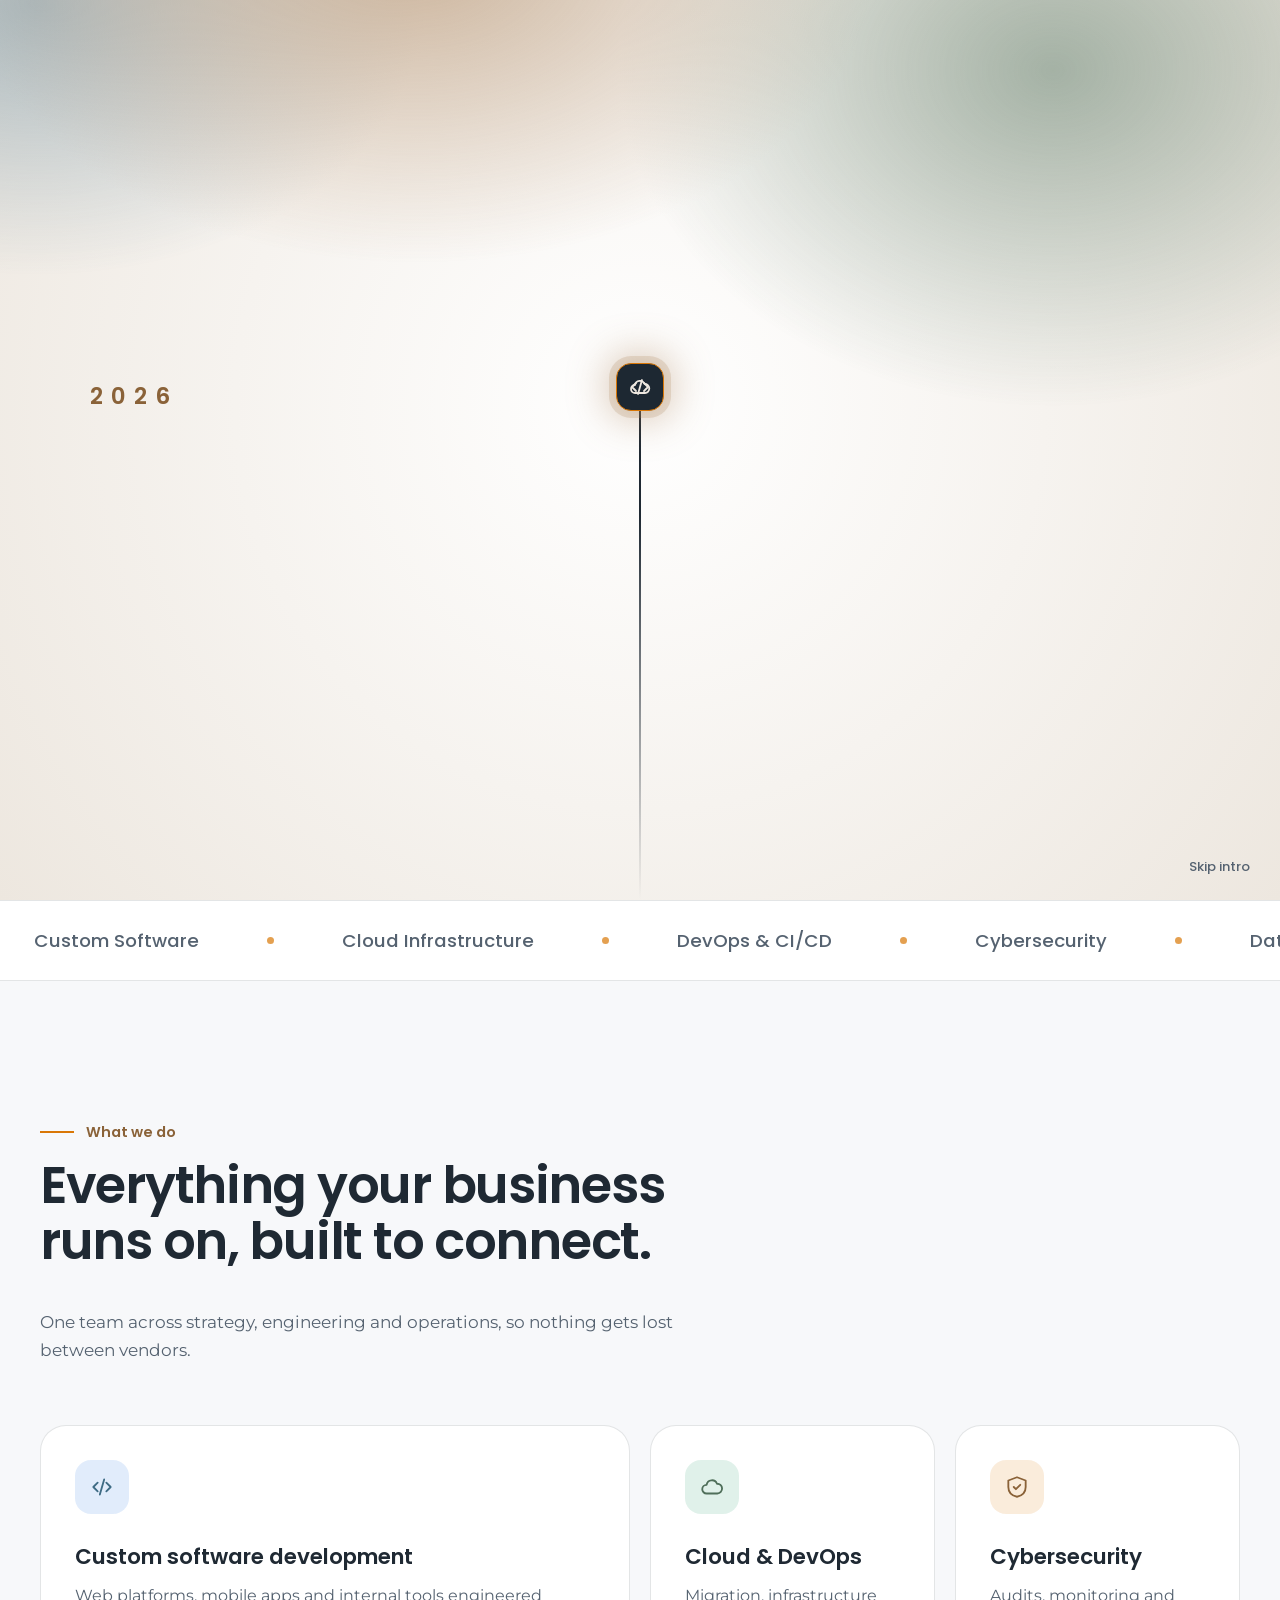
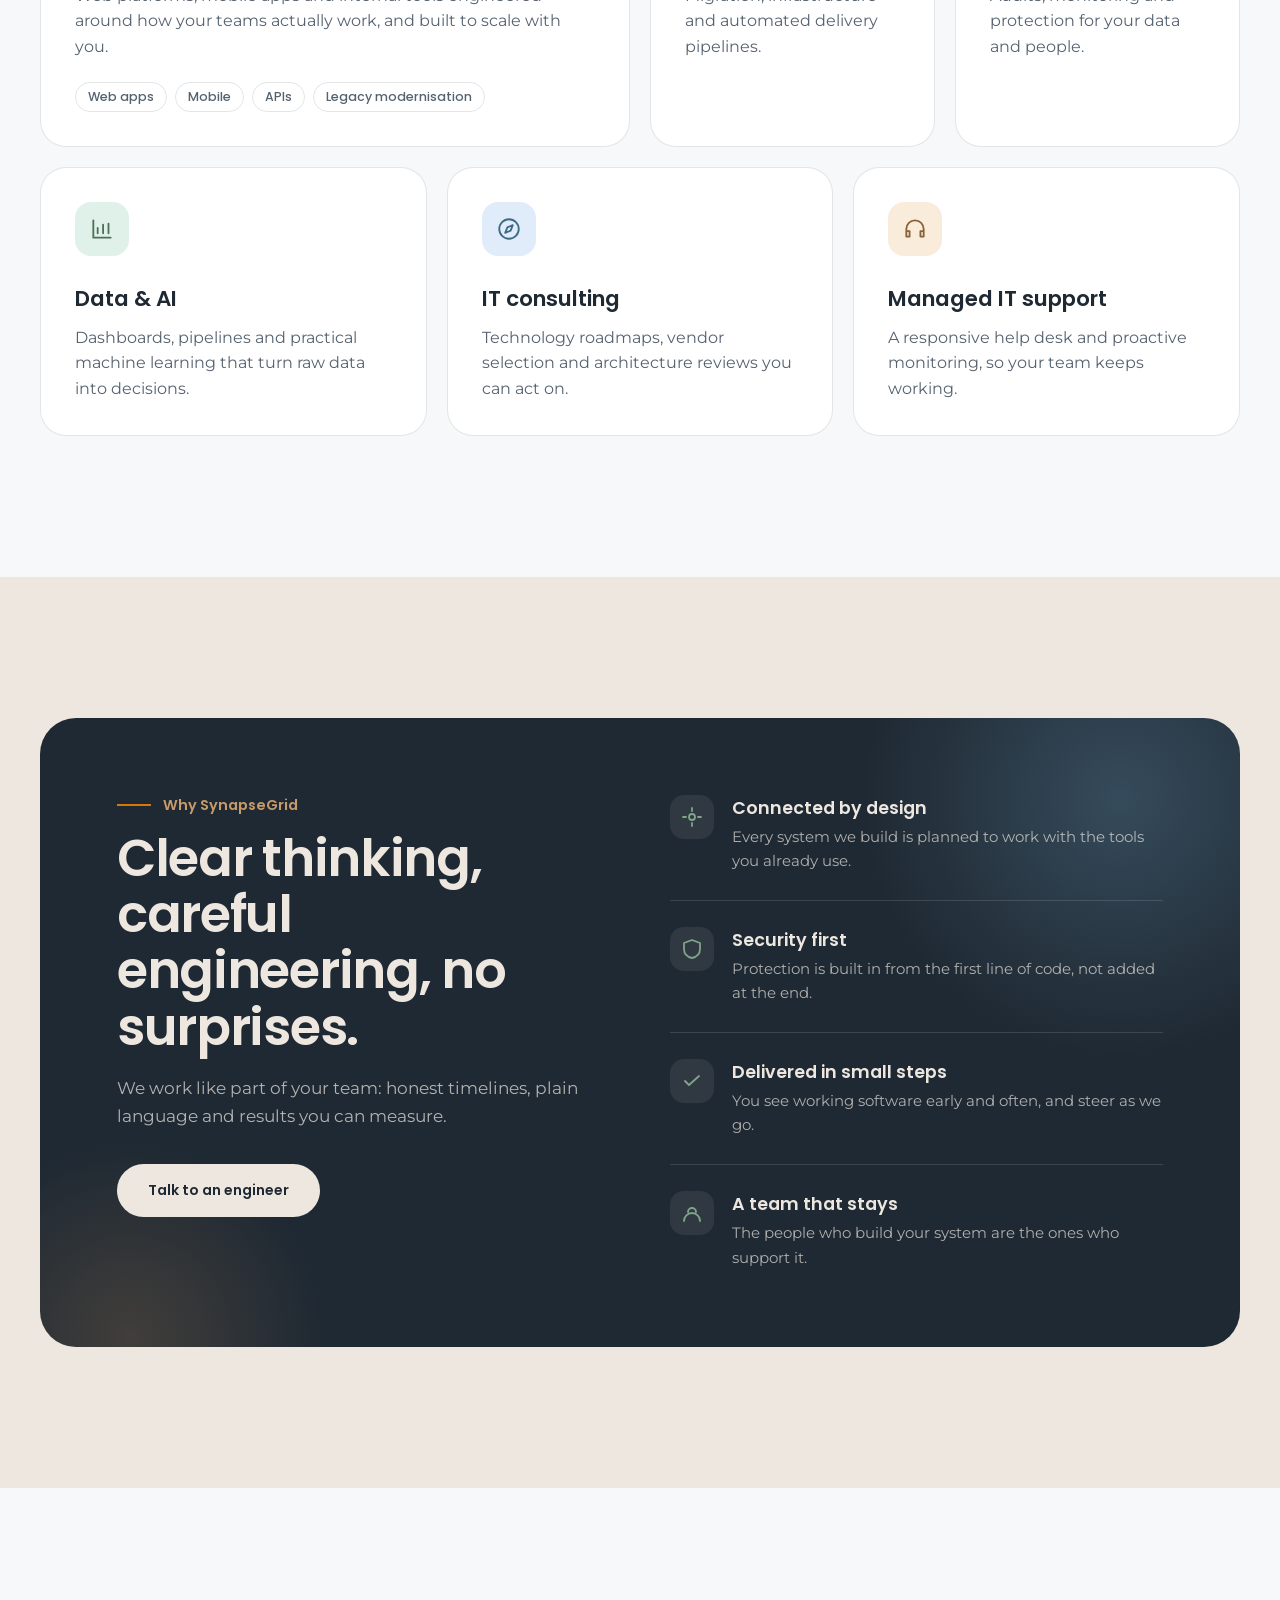
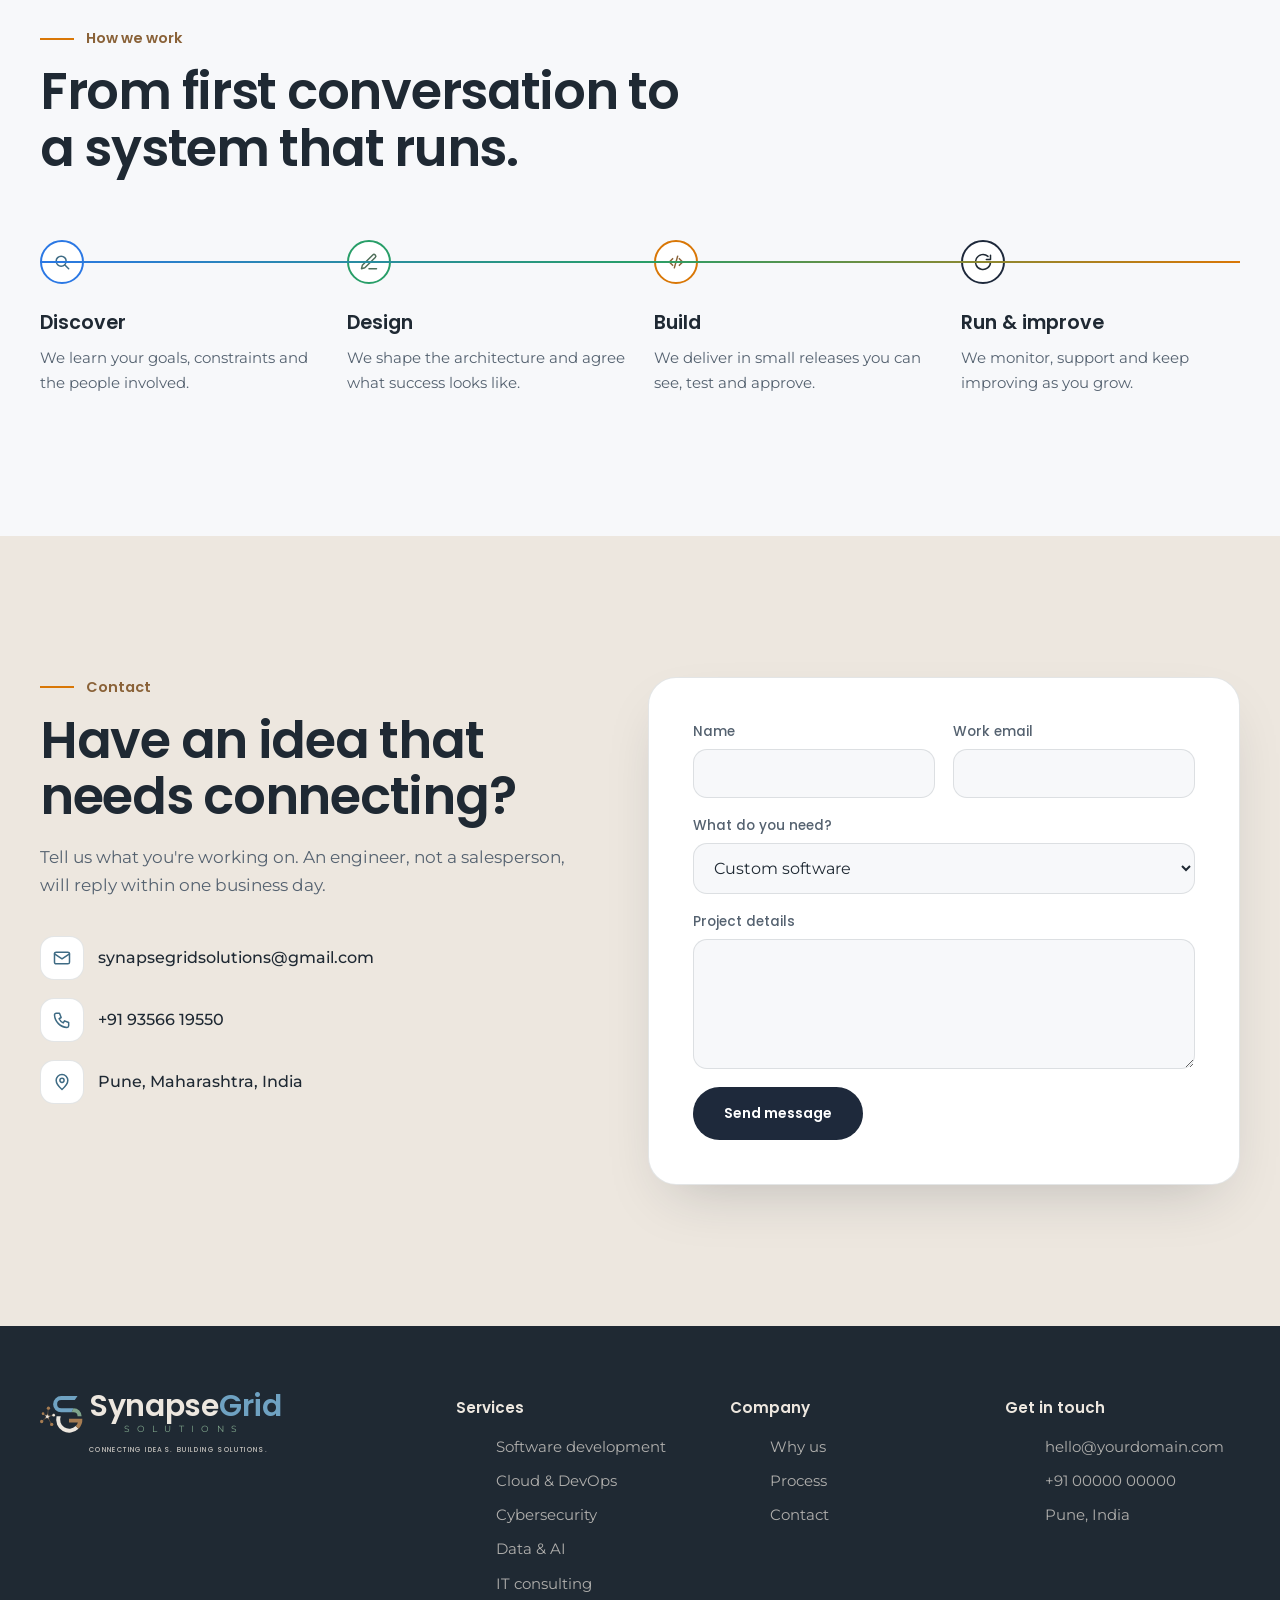
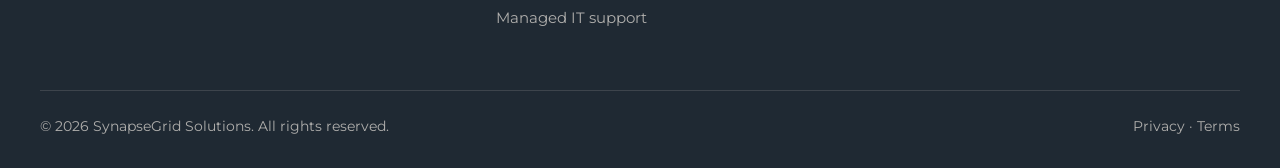
==== commit b353683e: "Update index.html" ====
--- a/index.html
+++ b/index.html
@@ -102,7 +102,7 @@
                     style="--i:3"><span>solutions.</span></span></h1>
             <p class="sub rise" style="--d:.7s">We design, build and run the software, cloud and security systems that
                 keep
-                growing businesses connected. Replace this line with your firm's own one-sentence pitch.</p>
+                growing businesses connected, with intelligence built into every layer.</p>
             <div class="actions rise" style="--d:.85s">
                 <a href="#contact" class="btn btn-primary">Book a free consultation</a>
                 <a href="#services" class="btn btn-ghost">Explore services</a>
@@ -278,14 +278,14 @@
                     business
                     day.</p>
                 <div class="info">
-                    <a href="mailto:hello@yourdomain.com"><svg viewBox="0 0 24 24">
+                    <a href="mailto:synapsegridsolutions@gmail.com"><svg viewBox="0 0 24 24">
                             <rect x="3" y="5" width="18" height="14" rx="2" />
                             <path d="M3 7l9 6 9-6" />
-                        </svg>hello@yourdomain.com</a>
-                    <a href="tel:+910000000000"><svg viewBox="0 0 24 24">
+                        </svg>synapsegridsolutions@gmail.com</a>
+                    <a href="tel:+919356619550"><svg viewBox="0 0 24 24">
                             <path
                                 d="M5 4h4l2 5-2.5 1.5a11 11 0 005 5L15 13l5 2v4a2 2 0 01-2 2A16 16 0 013 6a2 2 0 012-2z" />
-                        </svg>+91 00000 00000</a>
+                        </svg>+91 93566 19550</a>
                     <span><svg viewBox="0 0 24 24">
                             <path d="M12 21s7-6 7-11a7 7 0 10-14 0c0 5 7 11 7 11z" />
                             <circle cx="12" cy="10" r="2.5" />
